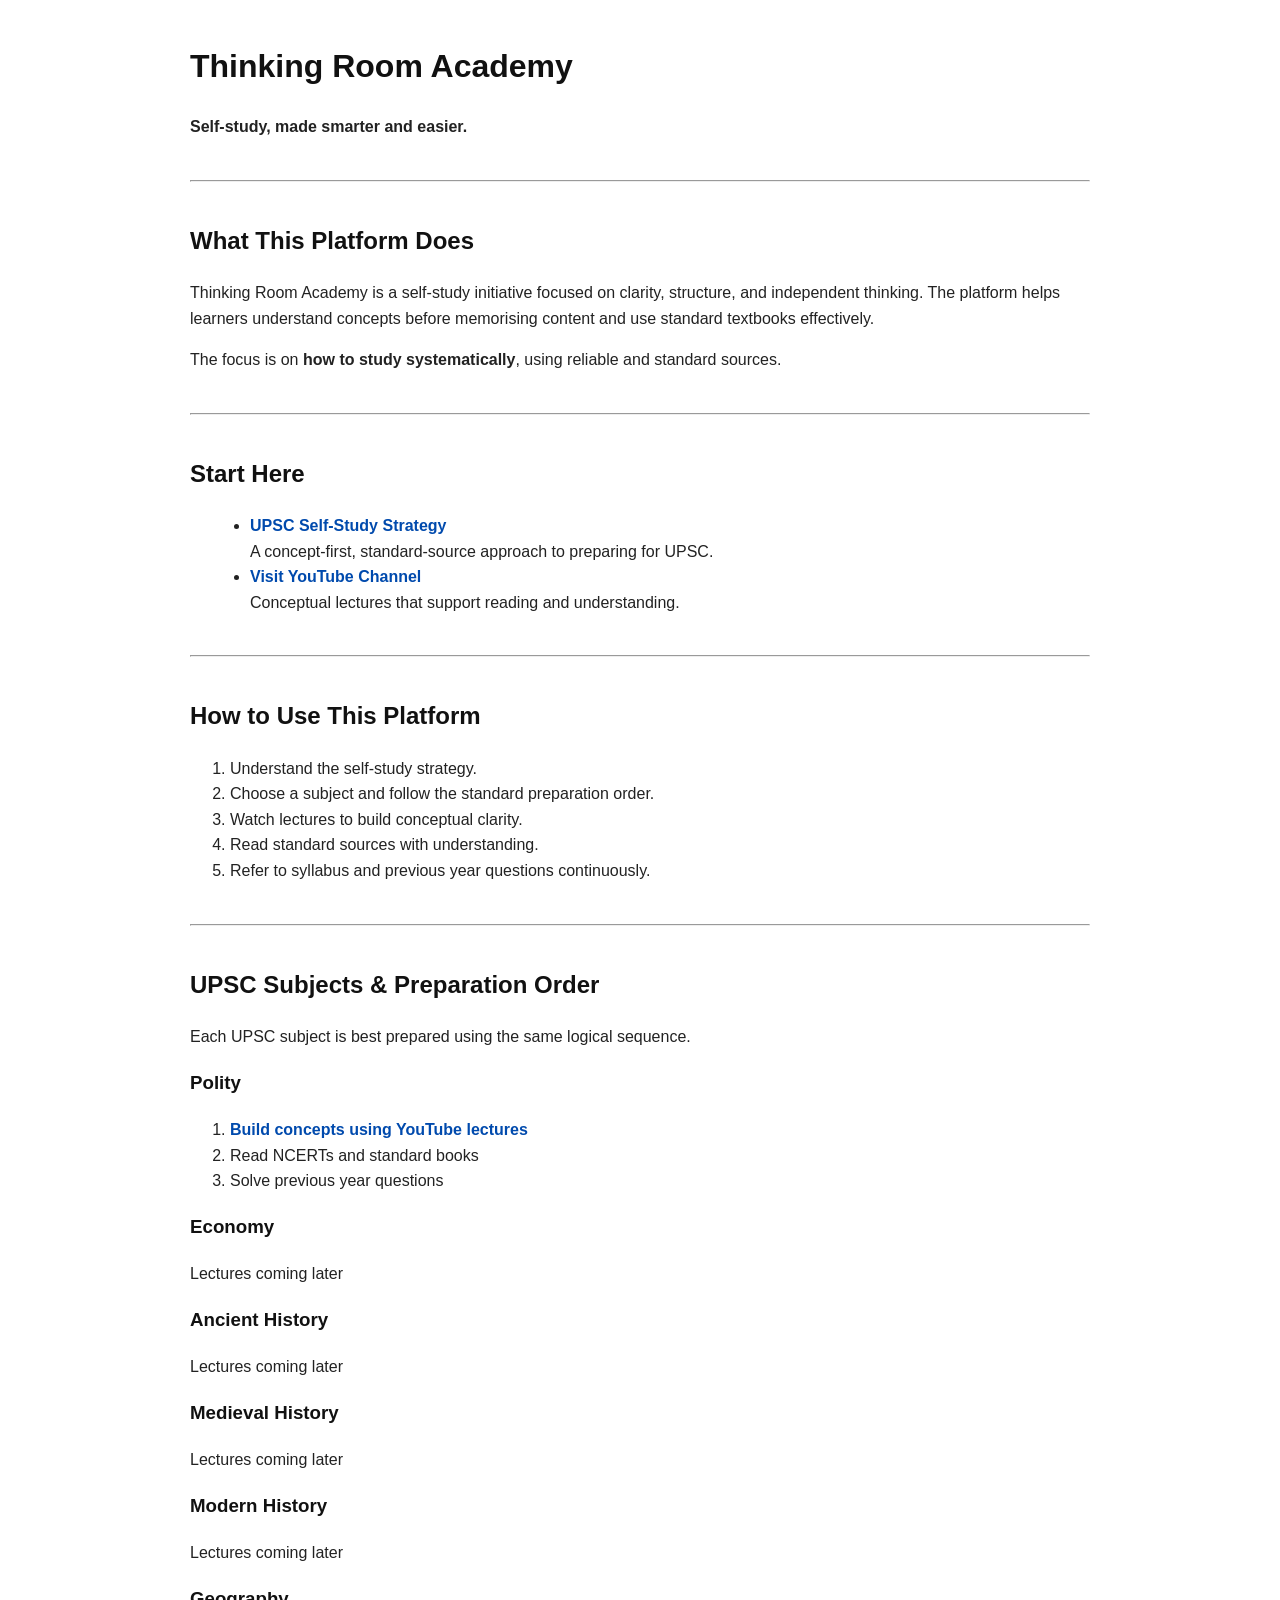
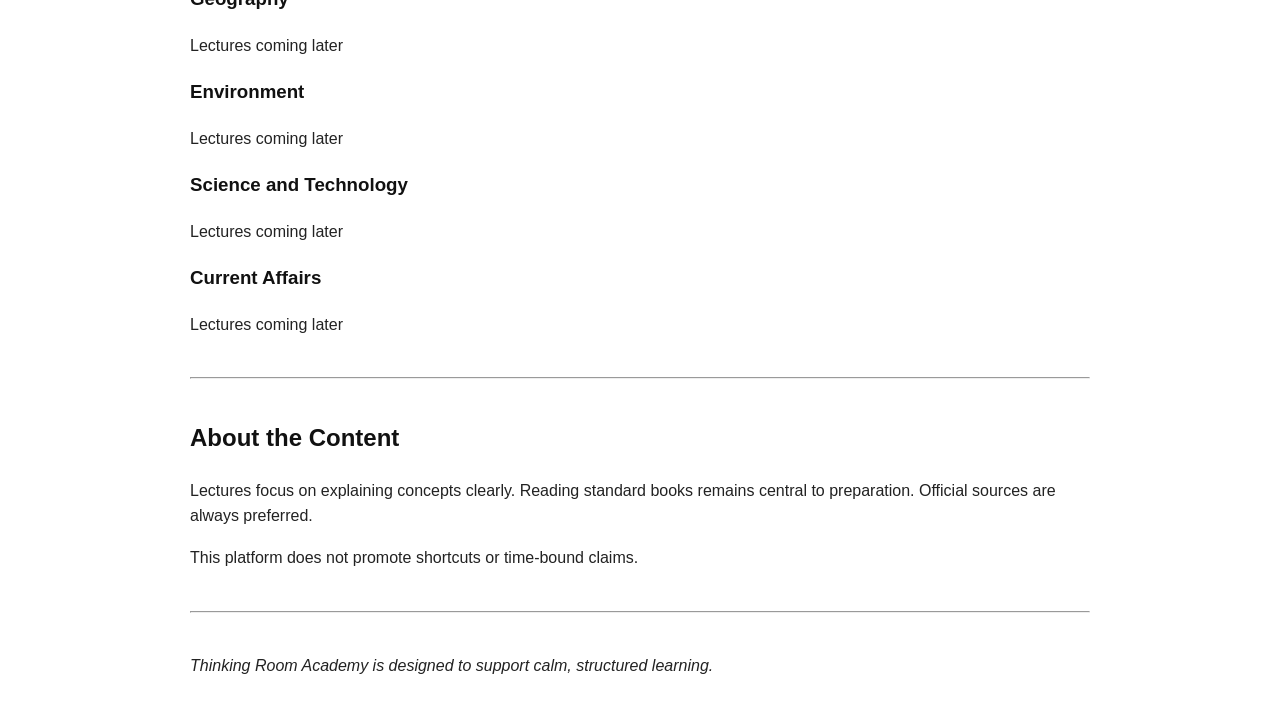
==== index.html @ 3c260262 "Update index.html" ====
<!DOCTYPE html>
<html lang="en">
<head>
  <meta charset="UTF-8">
  <title>Thinking Room Academy | Self-study made smarter and easier</title>
  <meta name="viewport" content="width=device-width, initial-scale=1.0">
  <meta name="description" content="Thinking Room Academy helps UPSC aspirants follow a clear, concept-first self-study strategy using standard sources.">
  <style>
    body {
      font-family: Arial, sans-serif;
      max-width: 900px;
      margin: auto;
      padding: 20px;
      line-height: 1.6;
      color: #222;
    }
    h1, h2, h3 {
      color: #111;
    }
    a {
      color: #004aad;
      text-decoration: none;
    }
    ul {
      margin-left: 20px;
    }
    hr {
      margin: 40px 0;
    }
  </style>
</head>

<body>

<h1>Thinking Room Academy</h1>
<p><strong>Self-study, made smarter and easier.</strong></p>

<hr>

<h2>What This Platform Does</h2>
<p>
Thinking Room Academy is a self-study initiative focused on clarity, structure,
and independent thinking. The platform helps learners understand concepts before
memorising content and use standard textbooks effectively.
</p>

<p>
The focus is on <strong>how to study systematically</strong>, using reliable and
standard sources.
</p>

<hr>

<h2>Start Here</h2>
<ul>
  <li>
    <strong>
      <a href="upsc-self-study-strategy.html">
        UPSC Self-Study Strategy
      </a>
    </strong><br>
    A concept-first, standard-source approach to preparing for UPSC.
  </li>
  <li>
    <strong>
      <a href="https://youtube.com/@thinking_gen" target="_blank">
        Visit YouTube Channel
      </a>
    </strong><br>
    Conceptual lectures that support reading and understanding.
  </li>
</ul>

<hr>

<h2>How to Use This Platform</h2>
<ol>
  <li>Understand the self-study strategy.</li>
  <li>Choose a subject and follow the standard preparation order.</li>
  <li>Watch lectures to build conceptual clarity.</li>
  <li>Read standard sources with understanding.</li>
  <li>Refer to syllabus and previous year questions continuously.</li>
</ol>

<hr>

<h2>UPSC Subjects & Preparation Order</h2>
<p>
Each UPSC subject is best prepared using the same logical sequence.
</p>

<h3>Polity</h3>
<ol>
  <li>
    <strong>
      <a href="https://youtube.com/@thinking_gen" target="_blank">
        Build concepts using YouTube lectures
      </a>
    </strong>
  </li>
  <li>Read NCERTs and standard books</li>
  <li>Solve previous year questions</li>
</ol>

<h3>Economy</h3>
<p>Lectures coming later</p>

<h3>Ancient History</h3>
<p>Lectures coming later</p>

<h3>Medieval History</h3>
<p>Lectures coming later</p>

<h3>Modern History</h3>
<p>Lectures coming later</p>

<h3>Geography</h3>
<p>Lectures coming later</p>

<h3>Environment</h3>
<p>Lectures coming later</p>

<h3>Science and Technology</h3>
<p>Lectures coming later</p>

<h3>Current Affairs</h3>
<p>Lectures coming later</p>

<hr>

<h2>About the Content</h2>
<p>
Lectures focus on explaining concepts clearly. Reading standard books remains
central to preparation. Official sources are always preferred.
</p>

<p>
This platform does not promote shortcuts or time-bound claims.
</p>

<hr>

<p><em>Thinking Room Academy is designed to support calm, structured learning.</em></p>

</body>
</html>
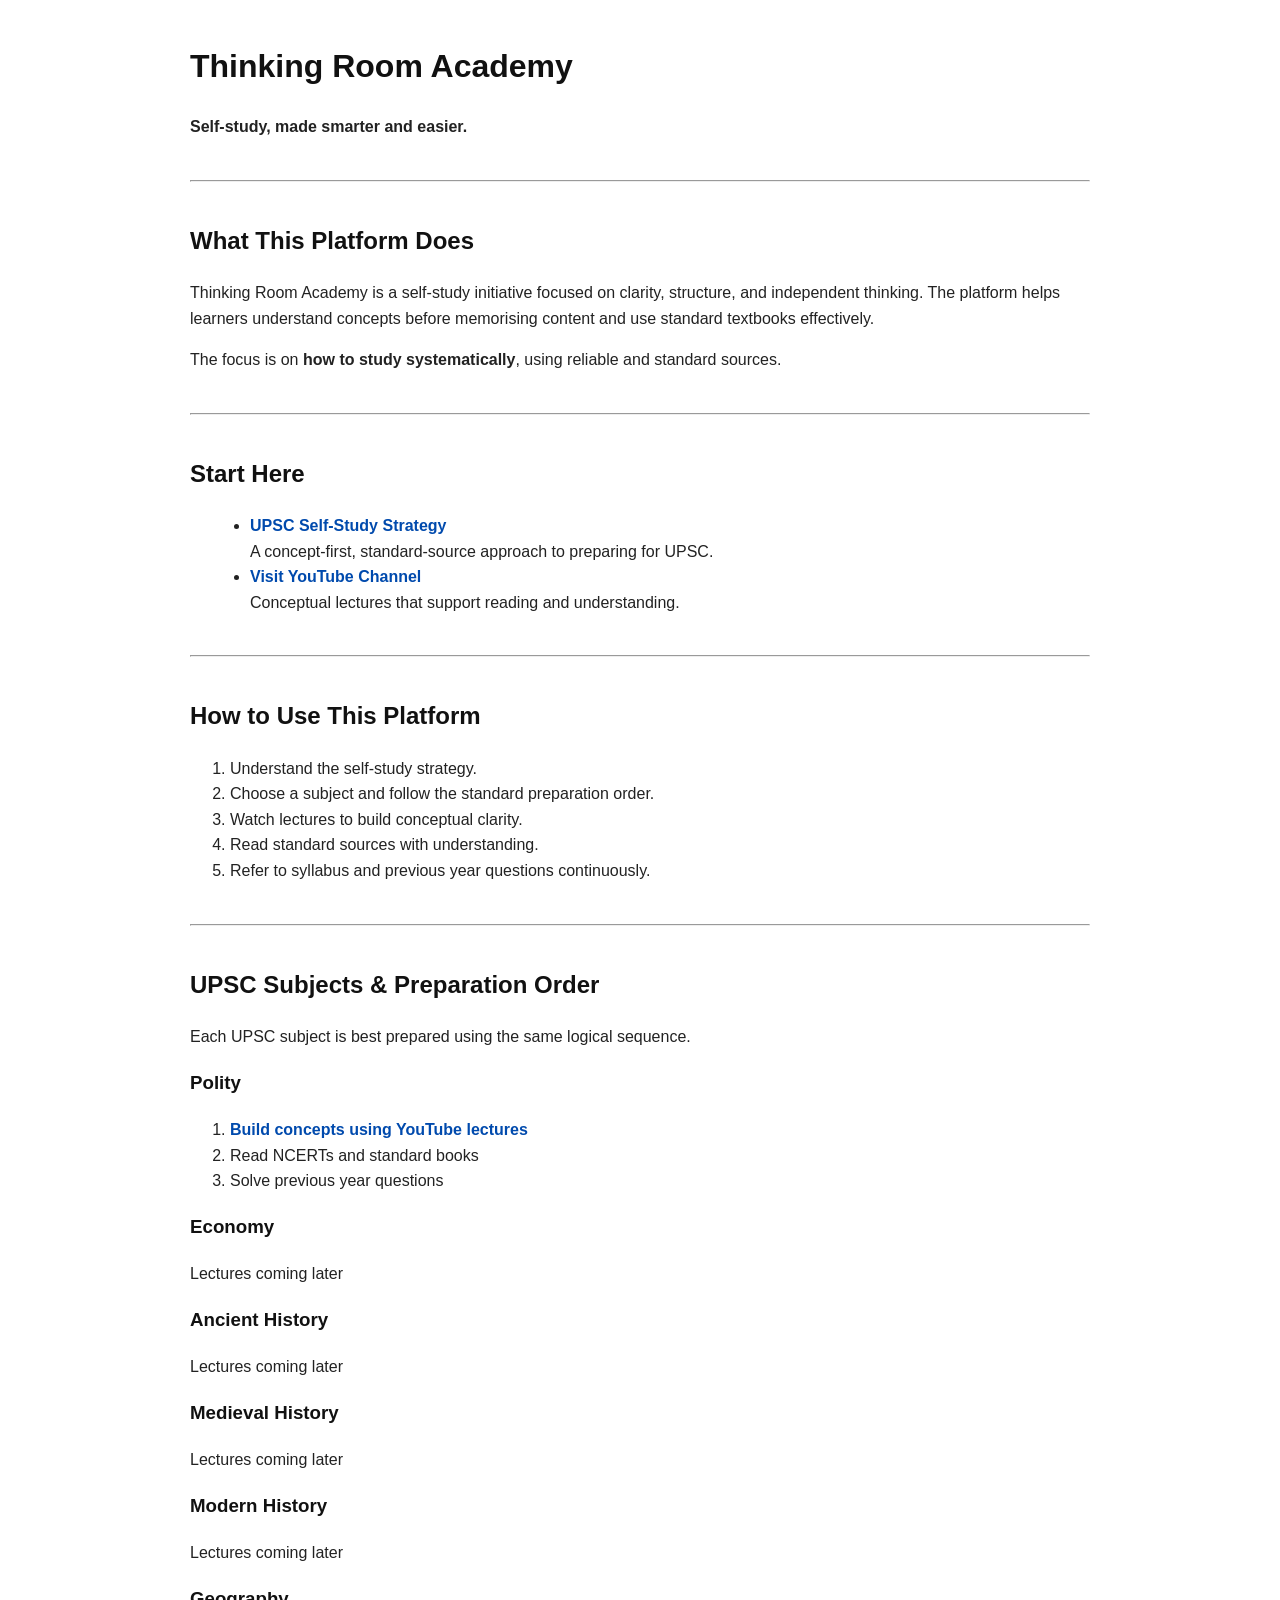
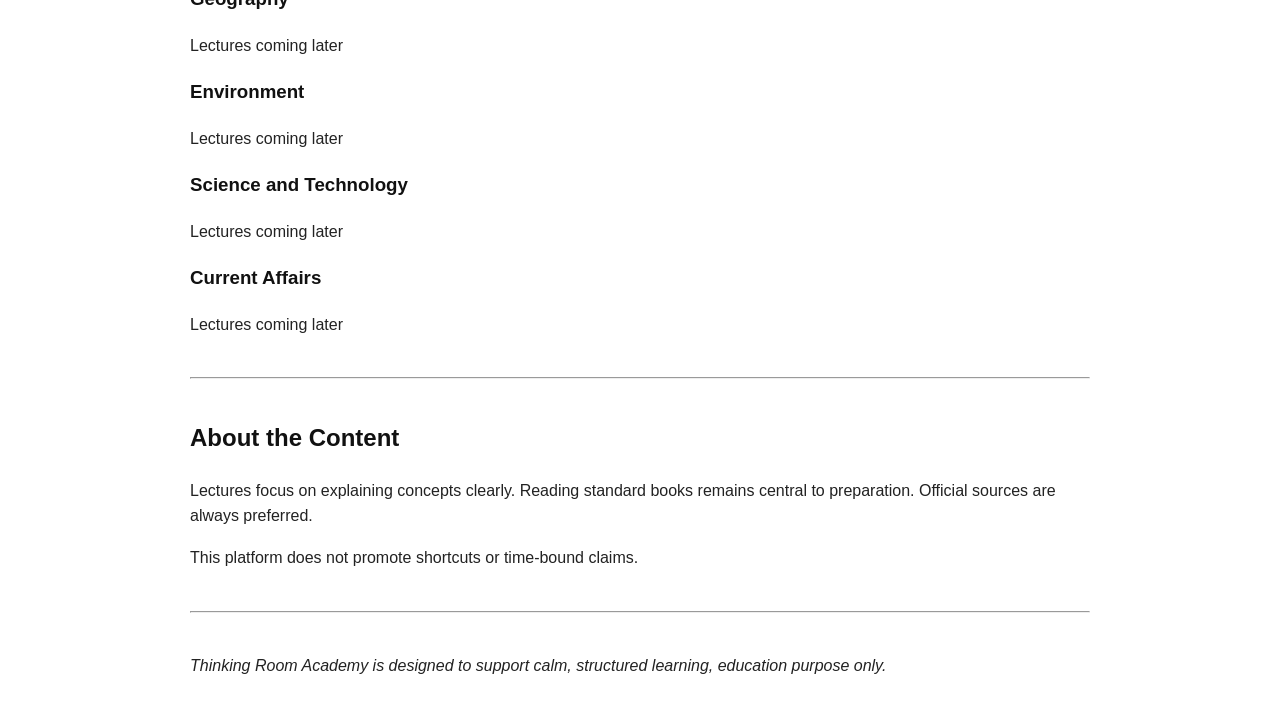
==== commit d8c2d481: "Update description of Thinking Room Academy" ====
--- a/index.html
+++ b/index.html
@@ -140,7 +140,7 @@
 
 <hr>
 
-<p><em>Thinking Room Academy is designed to support calm, structured learning.</em></p>
+<p><em>Thinking Room Academy is designed to support calm, structured learning, education purpose only.</em></p>
 
 </body>
 </html>
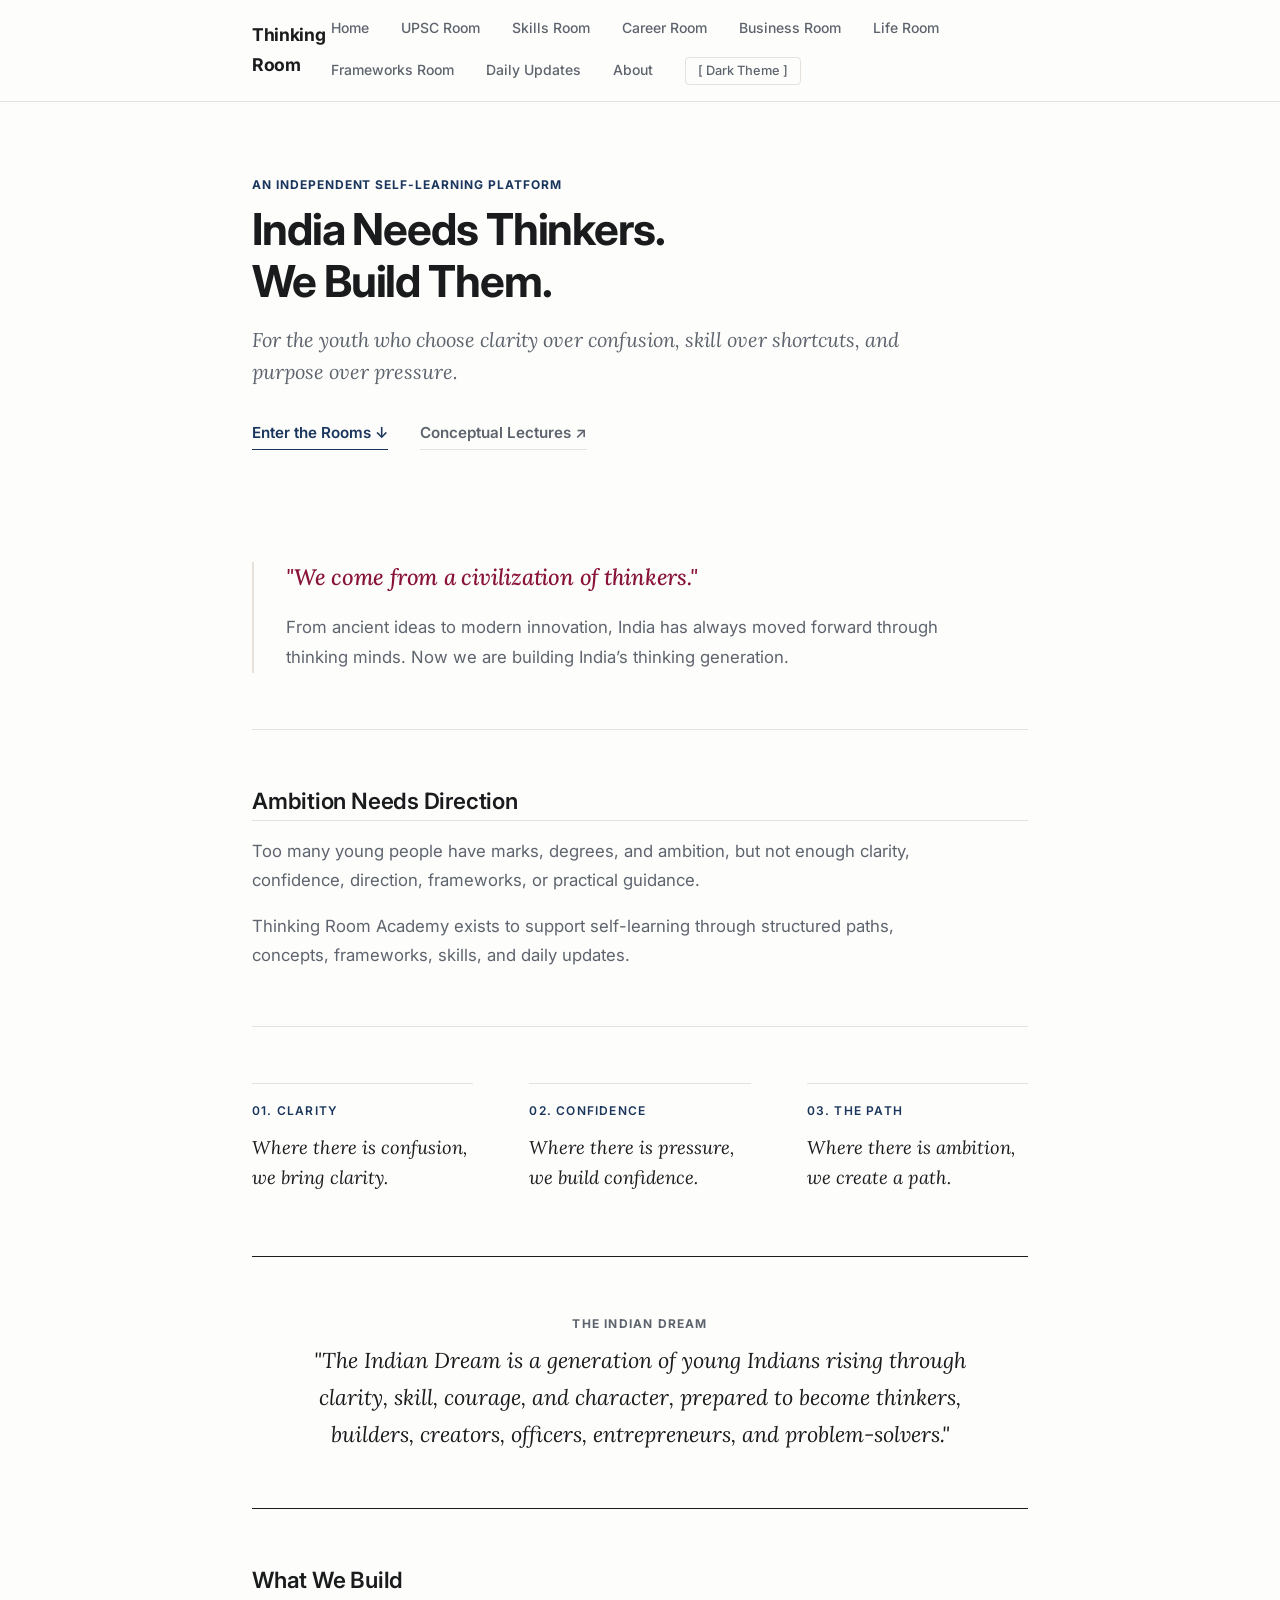
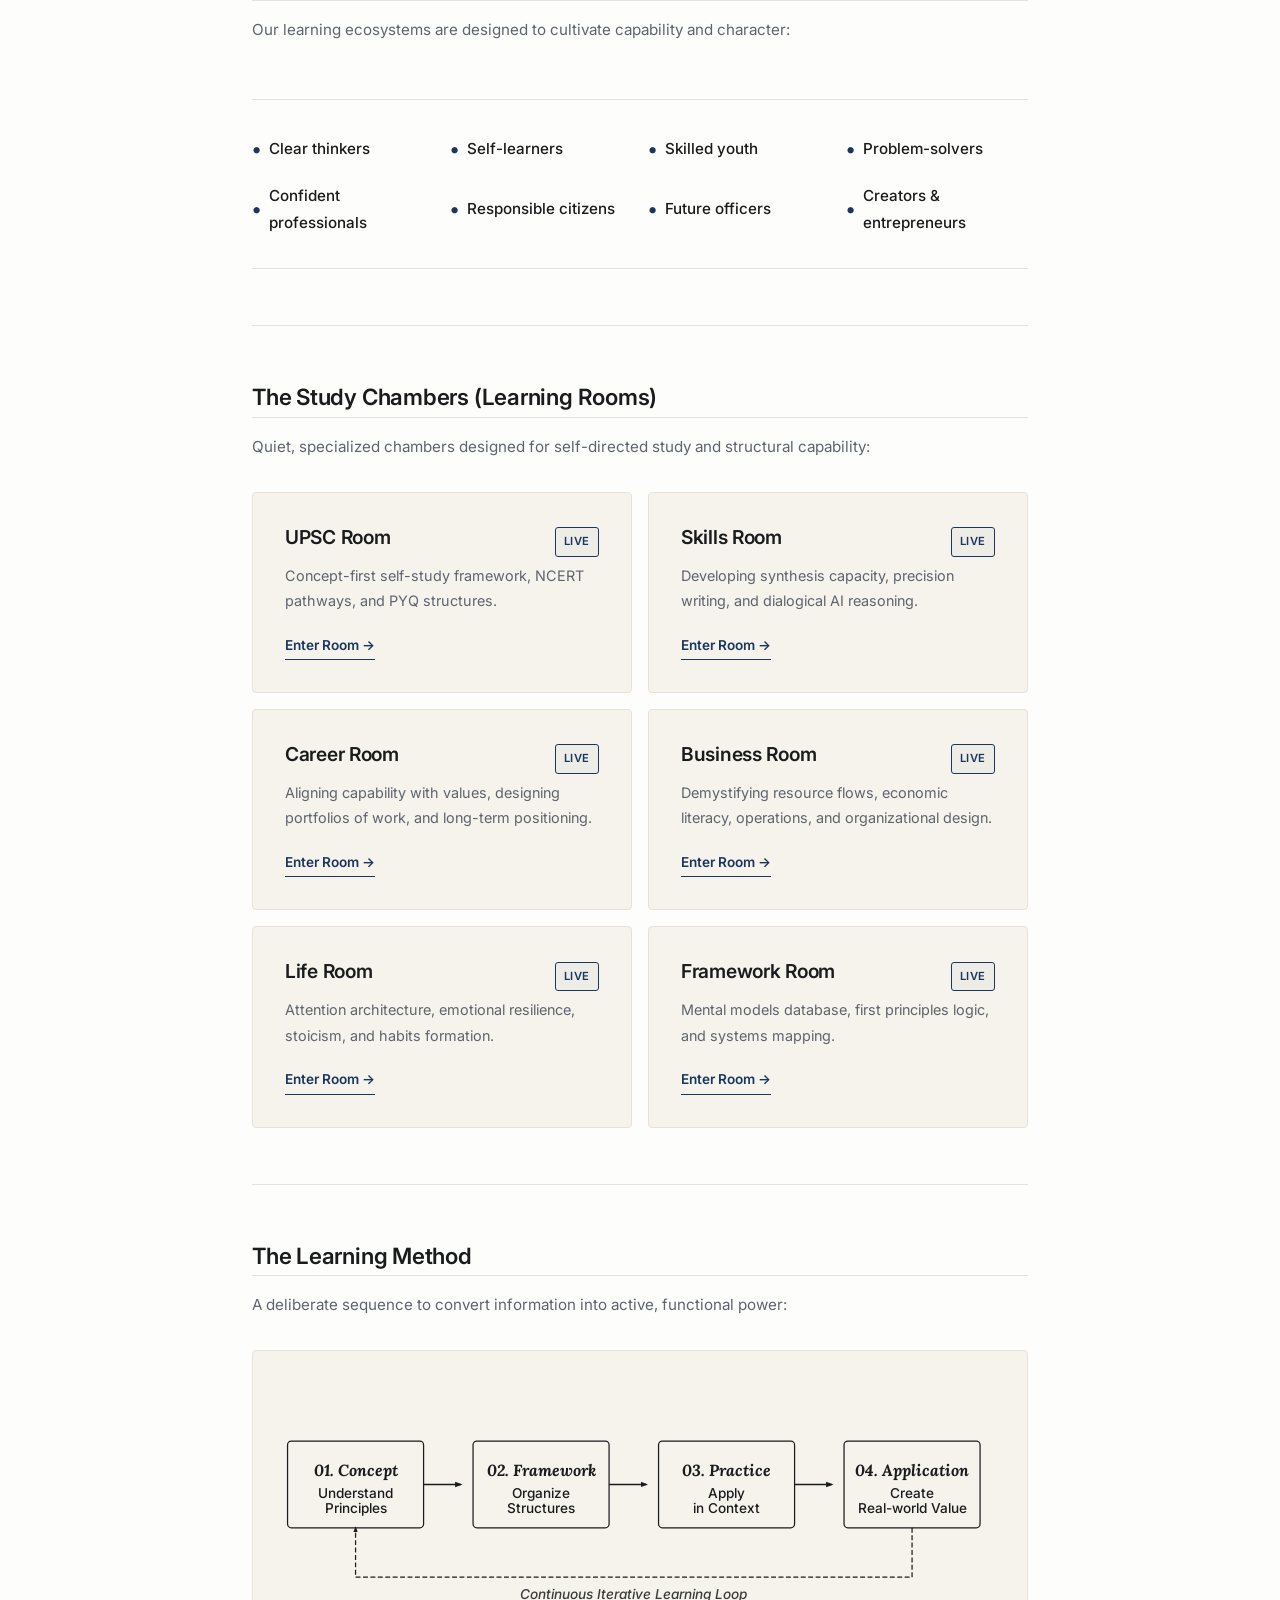
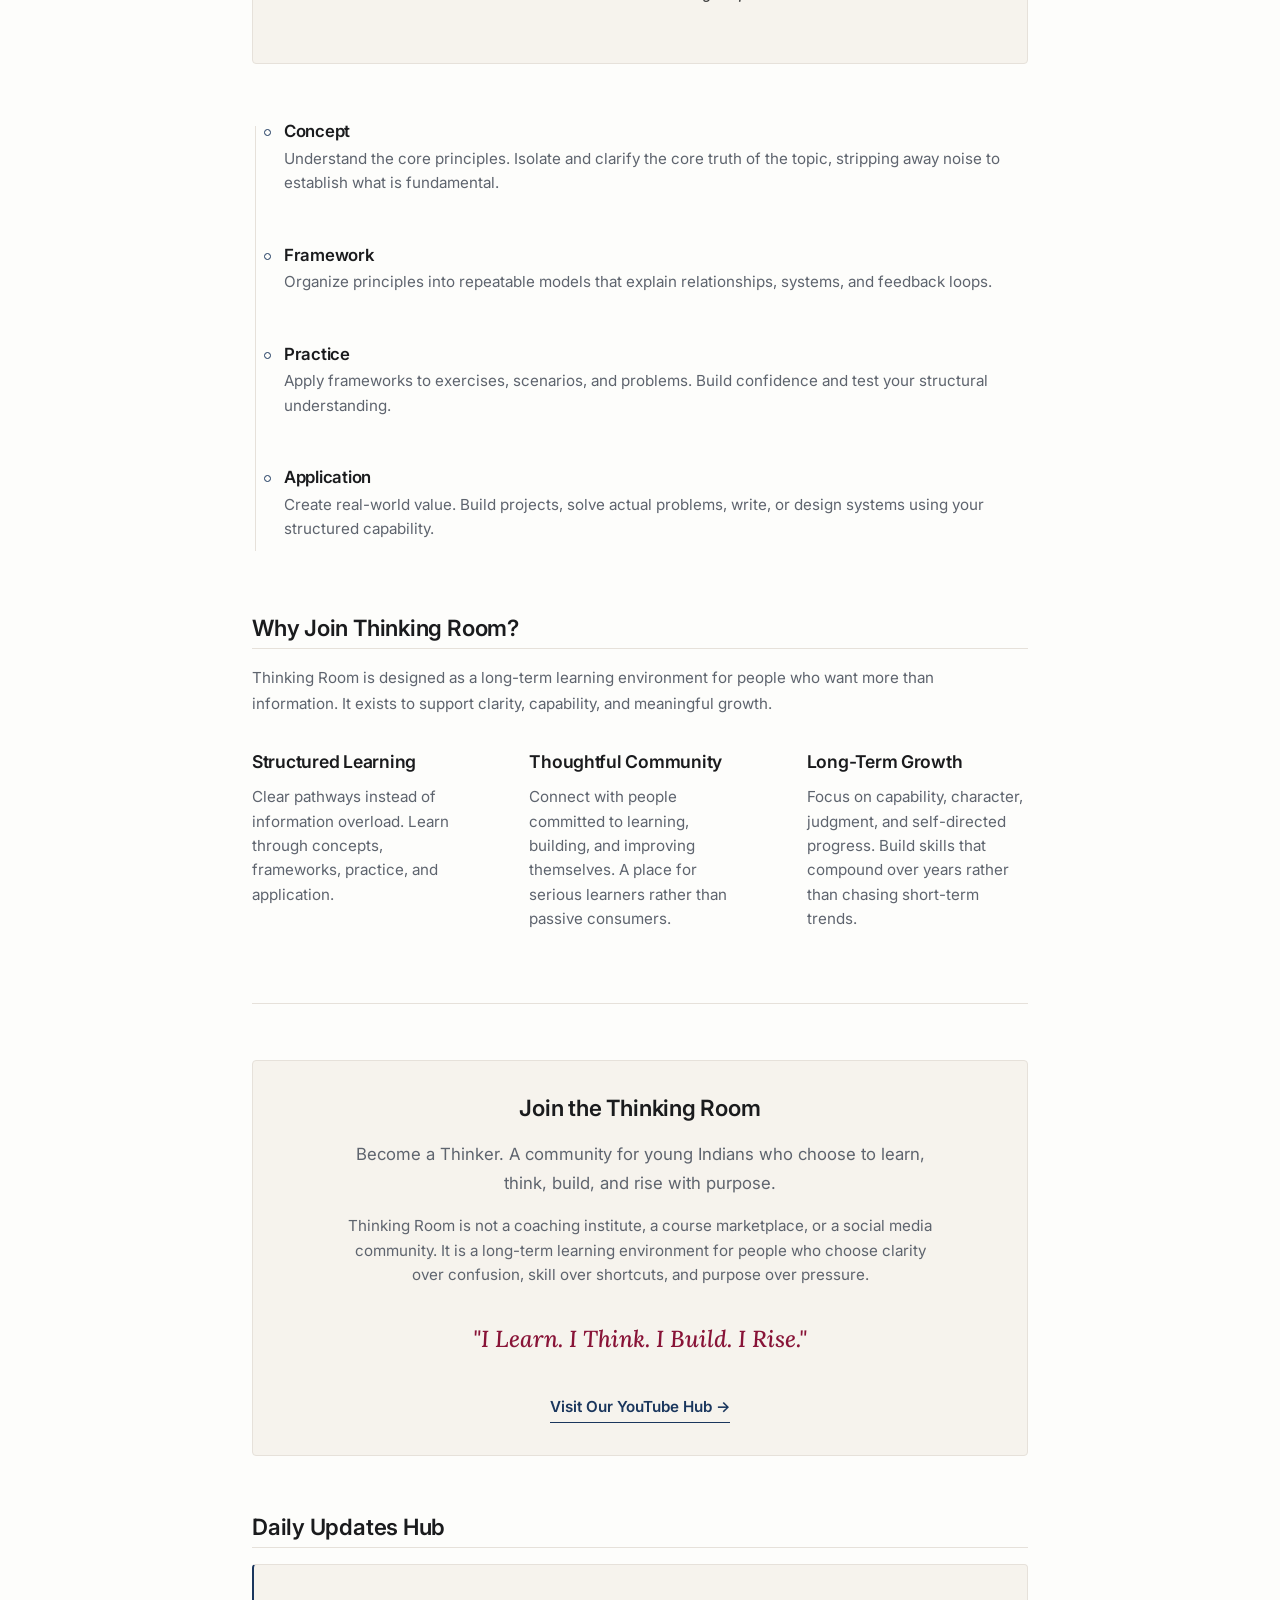
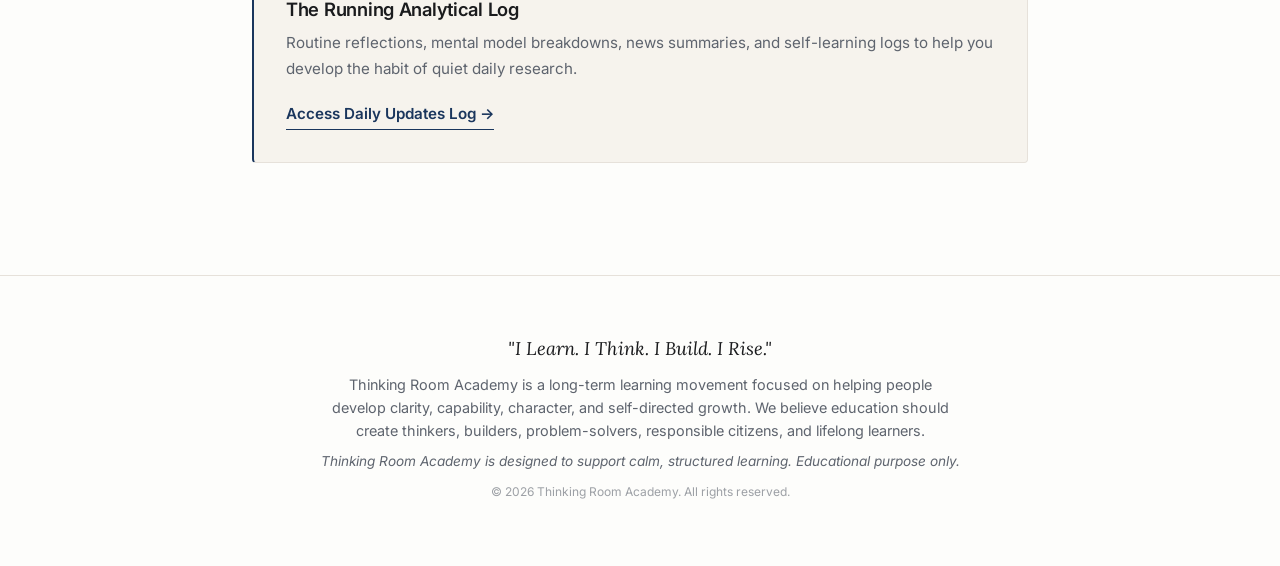
==== commit 6fddb9c9: "feat: simplify layout, unify navigation, and implement centralized community database forms" ====
--- a/index.html
+++ b/index.html
@@ -2,145 +2,363 @@
 <html lang="en">
 <head>
   <meta charset="UTF-8">
-  <title>Thinking Room Academy | Self-study made smarter and easier</title>
+  <title>Thinking Room Academy | India Needs Thinkers. We Build Them.</title>
+  <link rel="canonical" href="https://thinkingroomacademy.com/">
   <meta name="viewport" content="width=device-width, initial-scale=1.0">
-  <meta name="description" content="Thinking Room Academy helps UPSC aspirants follow a clear, concept-first self-study strategy using standard sources.">
-  <style>
-    body {
-      font-family: Arial, sans-serif;
-      max-width: 900px;
-      margin: auto;
-      padding: 20px;
-      line-height: 1.6;
-      color: #222;
-    }
-    h1, h2, h3 {
-      color: #111;
-    }
-    a {
-      color: #004aad;
-      text-decoration: none;
-    }
-    ul {
-      margin-left: 20px;
-    }
-    hr {
-      margin: 40px 0;
-    }
-  </style>
+  <meta name="description" content="An independent platform for calm intellectual depth, structured study, and conceptual mastery. Resisting shortcuts, clickbait formats, and passive memorization.">
+  
+  <!-- CSS Stylesheets -->
+  <link rel="stylesheet" href="css/variables.css">
+  <link rel="stylesheet" href="css/base.css">
+  <link rel="stylesheet" href="css/components.css">
+  
+  <!-- Render-blocking Theme Init -->
+  <script src="js/theme.js"></script>
+
+  <!-- Structured Schema Data for SEO -->
+  <script type="application/ld+json">
+  {
+    "@context": "https://schema.org",
+    "@type": "WebSite",
+    "name": "Thinking Room Academy",
+    "url": "https://thinkingroomacademy.com/",
+    "description": "An independent platform for calm intellectual depth, structured study, and conceptual mastery for Indian youth."
+  }
+  </script>
 </head>
-
 <body>
 
-<h1>Thinking Room Academy</h1>
-<p><strong>Self-study, made smarter and easier.</strong></p>
-
-<hr>
-
-<h2>What This Platform Does</h2>
-<p>
-Thinking Room Academy is a self-study initiative focused on clarity, structure,
-and independent thinking. The platform helps learners understand concepts before
-memorising content and use standard textbooks effectively.
-</p>
-
-<p>
-The focus is on <strong>how to study systematically</strong>, using reliable and
-standard sources.
-</p>
-
-<hr>
-
-<h2>Start Here</h2>
-<ul>
-  <li>
-    <strong>
-      <a href="upsc-self-study-strategy.html">
-        UPSC Self-Study Strategy
-      </a>
-    </strong><br>
-    A concept-first, standard-source approach to preparing for UPSC.
-  </li>
-  <li>
-    <strong>
-      <a href="https://youtube.com/@thinking_gen" target="_blank">
-        Visit YouTube Channel
-      </a>
-    </strong><br>
-    Conceptual lectures that support reading and understanding.
-  </li>
-</ul>
-
-<hr>
-
-<h2>How to Use This Platform</h2>
-<ol>
-  <li>Understand the self-study strategy.</li>
-  <li>Choose a subject and follow the standard preparation order.</li>
-  <li>Watch lectures to build conceptual clarity.</li>
-  <li>Read standard sources with understanding.</li>
-  <li>Refer to syllabus and previous year questions continuously.</li>
-</ol>
-
-<hr>
-
-<h2>UPSC Subjects & Preparation Order</h2>
-<p>
-Each UPSC subject is best prepared using the same logical sequence.
-</p>
-
-<h3>Polity</h3>
-<ol>
-  <li>
-    <strong>
-      <a href="https://youtube.com/@thinking_gen" target="_blank">
-        Build concepts using YouTube lectures
-      </a>
-    </strong>
-  </li>
-  <li>Read NCERTs and standard books</li>
-  <li>Solve previous year questions</li>
-</ol>
-
-<h3>Economy</h3>
-<p>Lectures coming later</p>
-
-<h3>Ancient History</h3>
-<p>Lectures coming later</p>
-
-<h3>Medieval History</h3>
-<p>Lectures coming later</p>
-
-<h3>Modern History</h3>
-<p>Lectures coming later</p>
-
-<h3>Geography</h3>
-<p>Lectures coming later</p>
-
-<h3>Environment</h3>
-<p>Lectures coming later</p>
-
-<h3>Science and Technology</h3>
-<p>Lectures coming later</p>
-
-<h3>Current Affairs</h3>
-<p>Lectures coming later</p>
-
-<hr>
-
-<h2>About the Content</h2>
-<p>
-Lectures focus on explaining concepts clearly. Reading standard books remains
-central to preparation. Official sources are always preferred.
-</p>
-
-<p>
-This platform does not promote shortcuts or time-bound claims.
-</p>
-
-<hr>
-
-<p><em>Thinking Room Academy is designed to support calm, structured learning, education purpose only.</em></p>
+  <!-- Global Header Nav -->
+  <header class="site-header">
+    <div class="container header-container">
+      <a href="index.html" class="brand-logo">Thinking Room</a>
+      <nav class="nav-actions" aria-label="Main Navigation">
+        <a href="index.html" class="nav-link" id="nav-home">Home</a>
+        <a href="upsc-self-study-strategy.html" class="nav-link" id="nav-upsc">UPSC Room</a>
+        <a href="rooms/skills.html" class="nav-link" id="nav-skills">Skills Room</a>
+        <a href="rooms/career.html" class="nav-link" id="nav-career">Career Room</a>
+        <a href="rooms/business.html" class="nav-link" id="nav-business">Business Room</a>
+        <a href="rooms/life.html" class="nav-link" id="nav-life">Life Room</a>
+        <a href="rooms/frameworks.html" class="nav-link" id="nav-frameworks">Frameworks Room</a>
+        <a href="updates/daily-log.html" class="nav-link" id="nav-daily-updates">Daily Updates</a>
+        <a href="index.html#legacy" class="nav-link" id="nav-about">About</a>
+        <button id="theme-toggle-btn" class="theme-toggle">[ Theme ]</button>
+      </nav>
+    </div>
+  </header>
+
+  <!-- Main Grid Page -->
+  <main class="container">
+
+    <!-- SECTION 1 — HERO / BELIEF -->
+    <section class="hero-preface" aria-labelledby="hero-title" style="padding-top: var(--spacing-md);">
+      <span style="font-family: var(--font-sans); font-size: 0.75rem; font-weight: 700; text-transform: uppercase; letter-spacing: 0.08em; color: var(--accent-color); display: block; margin-bottom: var(--spacing-sm);">
+        An Independent Self-Learning Platform
+      </span>
+      <h1 id="hero-title" style="font-size: 2.75rem; font-weight: 700; letter-spacing: -0.025em; line-height: 1.2; margin-bottom: var(--spacing-md);">India Needs Thinkers.<br>We Build Them.</h1>
+      <p class="serif-highlight" style="font-size: 1.25rem; color: var(--text-muted); max-width: 680px; margin-bottom: var(--spacing-lg);">
+        For the youth who choose clarity over confusion, skill over shortcuts, and purpose over pressure.
+      </p>
+      <div class="cta-group">
+        <a href="#learning-rooms" class="cta-link">Enter the Rooms ↓</a>
+        <a href="https://youtube.com/@thinking_gen" target="_blank" class="cta-link secondary">Conceptual Lectures ↗</a>
+      </div>
+    </section>
+
+
+
+    <!-- SECTION 2 — LEGACY -->
+    <section id="legacy" class="story-block" style="border-left: 2px solid var(--border-color); padding-left: var(--spacing-lg);">
+      <h2 style="font-family: var(--font-serif); font-size: 1.4rem; font-weight: 500; font-style: italic; letter-spacing: -0.01em; color: var(--accent-secondary); margin-bottom: var(--spacing-xs); border-bottom: none; padding-bottom: 0; margin-top: 0;">
+        "We come from a civilization of thinkers."
+      </h2>
+      <p style="font-size: 1.05rem; line-height: 1.8; color: var(--text-muted);">
+        From ancient ideas to modern innovation, India has always moved forward through thinking minds. 
+        Now we are building India’s thinking generation.
+      </p>
+    </section>
+
+    <hr>
+
+    <!-- SECTION 3 — CHALLENGE -->
+    <section id="challenge">
+      <h2>Ambition Needs Direction</h2>
+      <div style="max-width: 720px; margin-top: var(--spacing-md);">
+        <p style="font-size: 1.05rem; line-height: 1.75; color: var(--text-muted);">
+          Too many young people have marks, degrees, and ambition, but not enough clarity, confidence, direction, frameworks, or practical guidance. 
+        </p>
+        <p style="font-size: 1.05rem; line-height: 1.75; color: var(--text-muted); margin-top: var(--spacing-sm);">
+          Thinking Room Academy exists to support self-learning through structured paths, concepts, frameworks, skills, and daily updates.
+        </p>
+      </div>
+    </section>
+
+    <hr>
+
+    <!-- SECTION 4 — PROMISE -->
+    <section id="promise">
+      <div class="pillars-grid" style="margin: var(--spacing-lg) 0;">
+        <div class="pillar-card" style="border-top: 1px solid var(--border-color); padding-top: var(--spacing-md);">
+          <span style="font-family: var(--font-sans); font-size: 0.75rem; font-weight: 600; text-transform: uppercase; letter-spacing: 0.1em; color: var(--accent-color);">01. Clarity</span>
+          <p class="serif-quote" style="margin: var(--spacing-sm) 0; border: none; padding: 0; font-size: 1.15rem; color: var(--text-primary);">
+            Where there is confusion, we bring clarity.
+          </p>
+        </div>
+        <div class="pillar-card" style="border-top: 1px solid var(--border-color); padding-top: var(--spacing-md);">
+          <span style="font-family: var(--font-sans); font-size: 0.75rem; font-weight: 600; text-transform: uppercase; letter-spacing: 0.1em; color: var(--accent-color);">02. Confidence</span>
+          <p class="serif-quote" style="margin: var(--spacing-sm) 0; border: none; padding: 0; font-size: 1.15rem; color: var(--text-primary);">
+            Where there is pressure, we build confidence.
+          </p>
+        </div>
+        <div class="pillar-card" style="border-top: 1px solid var(--border-color); padding-top: var(--spacing-md);">
+          <span style="font-family: var(--font-sans); font-size: 0.75rem; font-weight: 600; text-transform: uppercase; letter-spacing: 0.1em; color: var(--accent-color);">03. The Path</span>
+          <p class="serif-quote" style="margin: var(--spacing-sm) 0; border: none; padding: 0; font-size: 1.15rem; color: var(--text-primary);">
+            Where there is ambition, we create a path.
+          </p>
+        </div>
+      </div>
+    </section>
+
+    <!-- SECTION 5 — THE INDIAN DREAM -->
+    <section id="indian-dream" class="manifesto-banner">
+      <div style="max-width: 720px; margin: 0 auto; text-align: center;">
+        <span style="font-family: var(--font-sans); font-size: 0.75rem; font-weight: 700; text-transform: uppercase; letter-spacing: 0.1em; color: var(--text-muted); display: block; margin-bottom: var(--spacing-sm);">
+          The Indian Dream
+        </span>
+        <p class="serif-highlight" style="font-size: 1.35rem; line-height: 1.7; font-style: italic; color: var(--text-primary); margin-bottom: 0;">
+          "The Indian Dream is a generation of young Indians rising through clarity, skill, courage, and character, 
+          prepared to become thinkers, builders, creators, officers, entrepreneurs, and problem-solvers."
+        </p>
+      </div>
+    </section>
+
+    <!-- SECTION 6 — WHAT WE BUILD -->
+    <section id="what-we-build">
+      <h2>What We Build</h2>
+      <p style="color: var(--text-muted); font-size: 0.95rem; margin-bottom: var(--spacing-md);">
+        Our learning ecosystems are designed to cultivate capability and character:
+      </p>
+      <div class="outcomes-grid">
+        <div class="outcome-item">Clear thinkers</div>
+        <div class="outcome-item">Self-learners</div>
+        <div class="outcome-item">Skilled youth</div>
+        <div class="outcome-item">Problem-solvers</div>
+        <div class="outcome-item">Confident professionals</div>
+        <div class="outcome-item">Responsible citizens</div>
+        <div class="outcome-item">Future officers</div>
+        <div class="outcome-item">Creators &amp; entrepreneurs</div>
+      </div>
+    </section>
+
+    <hr>
+
+    <!-- SECTION 7 — LEARNING ROOMS -->
+    <section id="learning-rooms">
+      <h2>The Study Chambers (Learning Rooms)</h2>
+      <p style="color: var(--text-muted); font-size: 0.95rem; margin-bottom: var(--spacing-lg);">
+        Quiet, specialized chambers designed for self-directed study and structural capability:
+      </p>
+      <div class="catalog-grid">
+        <!-- UPSC Room -->
+        <div class="subject-block" id="card-room-upsc">
+          <div class="subject-header">
+            <h3 class="subject-title">UPSC Room</h3>
+            <span class="subject-badge live">Live</span>
+          </div>
+          <p class="subject-meta">Concept-first self-study framework, NCERT pathways, and PYQ structures.</p>
+          <a href="upsc-self-study-strategy.html" class="cta-link" id="link-room-upsc" style="font-size: 0.85rem;">Enter Room →</a>
+        </div>
+        <!-- Skills Room -->
+        <div class="subject-block" id="card-room-skills">
+          <div class="subject-header">
+            <h3 class="subject-title">Skills Room</h3>
+            <span class="subject-badge live">Live</span>
+          </div>
+          <p class="subject-meta">Developing synthesis capacity, precision writing, and dialogical AI reasoning.</p>
+          <a href="rooms/skills.html" class="cta-link" id="link-room-skills" style="font-size: 0.85rem;">Enter Room →</a>
+        </div>
+        <!-- Career Room -->
+        <div class="subject-block" id="card-room-career">
+          <div class="subject-header">
+            <h3 class="subject-title">Career Room</h3>
+            <span class="subject-badge live">Live</span>
+          </div>
+          <p class="subject-meta">Aligning capability with values, designing portfolios of work, and long-term positioning.</p>
+          <a href="rooms/career.html" class="cta-link" id="link-room-career" style="font-size: 0.85rem;">Enter Room →</a>
+        </div>
+        <!-- Business Room -->
+        <div class="subject-block" id="card-room-business">
+          <div class="subject-header">
+            <h3 class="subject-title">Business Room</h3>
+            <span class="subject-badge live">Live</span>
+          </div>
+          <p class="subject-meta">Demystifying resource flows, economic literacy, operations, and organizational design.</p>
+          <a href="rooms/business.html" class="cta-link" id="link-room-business" style="font-size: 0.85rem;">Enter Room →</a>
+        </div>
+        <!-- Life Room -->
+        <div class="subject-block" id="card-room-life">
+          <div class="subject-header">
+            <h3 class="subject-title">Life Room</h3>
+            <span class="subject-badge live">Live</span>
+          </div>
+          <p class="subject-meta">Attention architecture, emotional resilience, stoicism, and habits formation.</p>
+          <a href="rooms/life.html" class="cta-link" id="link-room-life" style="font-size: 0.85rem;">Enter Room →</a>
+        </div>
+        <!-- Framework Room -->
+        <div class="subject-block" id="card-room-frameworks">
+          <div class="subject-header">
+            <h3 class="subject-title">Framework Room</h3>
+            <span class="subject-badge live">Live</span>
+          </div>
+          <p class="subject-meta">Mental models database, first principles logic, and systems mapping.</p>
+          <a href="rooms/frameworks.html" class="cta-link" id="link-room-frameworks" style="font-size: 0.85rem;">Enter Room →</a>
+        </div>
+      </div>
+    </section>
+
+    <hr>
+
+    <!-- SECTION 8 — LEARNING METHOD -->
+    <section id="method">
+      <h2>The Learning Method</h2>
+      <p style="color: var(--text-muted); font-size: 0.95rem; margin-bottom: var(--spacing-lg);">
+        A deliberate sequence to convert information into active, functional power:
+      </p>
+      
+      <!-- Inline SVG loop block -->
+      <div style="margin: var(--spacing-lg) 0; max-width: 100%; border: 1px solid var(--border-color); padding: var(--spacing-md); border-radius: 4px; background-color: var(--bg-secondary);">
+        <svg xmlns="http://www.w3.org/2000/svg" viewBox="0 0 600 220" width="100%" height="auto">
+          <style>
+            .node-text { font-family: 'Inter', -apple-system, sans-serif; font-size: 11px; font-weight: 500; fill: currentColor; }
+            .node-title { font-family: 'Lora', Georgia, serif; font-size: 13px; font-weight: bold; fill: currentColor; font-style: italic; }
+            .line-flow { stroke: currentColor; stroke-width: 1; fill: none; stroke-dasharray: 4 2; }
+            .line-solid { stroke: currentColor; stroke-width: 1.25; fill: none; }
+            .node-box { stroke: currentColor; stroke-width: 1; fill: none; }
+            .marker-arrow { fill: currentColor; }
+          </style>
+          <defs>
+            <marker id="arrow" viewBox="0 0 10 10" refX="6" refY="5" markerWidth="6" markerHeight="6" orient="auto-start-reverse">
+              <path d="M 0 2 L 8 5 L 0 8 z" class="marker-arrow" />
+            </marker>
+          </defs>
+          <g transform="translate(15, 60)">
+            <rect x="0" y="0" width="110" height="70" rx="3" class="node-box" />
+            <text x="55" y="28" text-anchor="middle" class="node-title">01. Concept</text>
+            <text x="55" y="46" text-anchor="middle" class="node-text">Understand</text>
+            <text x="55" y="58" text-anchor="middle" class="node-text">Principles</text>
+          </g>
+          <line x1="125" y1="95" x2="155" y2="95" class="line-solid" marker-end="url(#arrow)" />
+          <g transform="translate(165, 60)">
+            <rect x="0" y="0" width="110" height="70" rx="3" class="node-box" />
+            <text x="55" y="28" text-anchor="middle" class="node-title">02. Framework</text>
+            <text x="55" y="46" text-anchor="middle" class="node-text">Organize</text>
+            <text x="55" y="58" text-anchor="middle" class="node-text">Structures</text>
+          </g>
+          <line x1="275" y1="95" x2="305" y2="95" class="line-solid" marker-end="url(#arrow)" />
+          <g transform="translate(315, 60)">
+            <rect x="0" y="0" width="110" height="70" rx="3" class="node-box" />
+            <text x="55" y="28" text-anchor="middle" class="node-title">03. Practice</text>
+            <text x="55" y="46" text-anchor="middle" class="node-text">Apply</text>
+            <text x="55" y="58" text-anchor="middle" class="node-text">in Context</text>
+          </g>
+          <line x1="425" y1="95" x2="455" y2="95" class="line-solid" marker-end="url(#arrow)" />
+          <g transform="translate(465, 60)">
+            <rect x="0" y="0" width="110" height="70" rx="3" class="node-box" />
+            <text x="55" y="28" text-anchor="middle" class="node-title">04. Application</text>
+            <text x="55" y="46" text-anchor="middle" class="node-text">Create</text>
+            <text x="55" y="58" text-anchor="middle" class="node-text">Real-world Value</text>
+          </g>
+          <path d="M 520 130 L 520 170 L 70 170 L 70 130" class="line-flow" marker-end="url(#arrow)" />
+          <text x="295" y="188" text-anchor="middle" class="node-text" style="font-style: italic; opacity: 0.85;">Continuous Iterative Learning Loop</text>
+        </svg>
+      </div>
+
+      <div class="roadmap-timeline">
+        <div class="timeline-step">
+          <h3 class="timeline-title">Concept</h3>
+          <p class="timeline-text">Understand the core principles. Isolate and clarify the core truth of the topic, stripping away noise to establish what is fundamental.</p>
+        </div>
+        <div class="timeline-step">
+          <h3 class="timeline-title">Framework</h3>
+          <p class="timeline-text">Organize principles into repeatable models that explain relationships, systems, and feedback loops.</p>
+        </div>
+        <div class="timeline-step">
+          <h3 class="timeline-title">Practice</h3>
+          <p class="timeline-text">Apply frameworks to exercises, scenarios, and problems. Build confidence and test your structural understanding.</p>
+        </div>
+        <div class="timeline-step">
+          <h3 class="timeline-title">Application</h3>
+          <p class="timeline-text">Create real-world value. Build projects, solve actual problems, write, or design systems using your structured capability.</p>
+        </div>
+      </div>
+    </section>
+
+    <!-- WHY JOIN THINKING ROOM? -->
+    <section id="why-join">
+      <h2>Why Join Thinking Room?</h2>
+      <p style="color: var(--text-muted); font-size: 0.95rem; margin-bottom: var(--spacing-lg); max-width: 720px;">
+        Thinking Room is designed as a long-term learning environment for people who want more than information. It exists to support clarity, capability, and meaningful growth.
+      </p>
+      <div class="pillars-grid" style="margin: var(--spacing-lg) 0;">
+        <div class="pillar-card">
+          <h3>Structured Learning</h3>
+          <p>Clear pathways instead of information overload. Learn through concepts, frameworks, practice, and application.</p>
+        </div>
+        <div class="pillar-card">
+          <h3>Thoughtful Community</h3>
+          <p>Connect with people committed to learning, building, and improving themselves. A place for serious learners rather than passive consumers.</p>
+        </div>
+        <div class="pillar-card">
+          <h3>Long-Term Growth</h3>
+          <p>Focus on capability, character, judgment, and self-directed progress. Build skills that compound over years rather than chasing short-term trends.</p>
+        </div>
+      </div>
+    </section>
+
+    <hr>
+
+    <!-- SECTION 9 — COMMUNITY -->
+    <section id="community" style="background-color: var(--bg-secondary); padding: var(--spacing-lg); border-radius: 4px; border: 1px solid var(--border-color); margin: var(--spacing-xl) 0; text-align: center;">
+      <h2 style="margin-top: 0; border-bottom: none; padding-bottom: 0;">Join the Thinking Room</h2>
+      <p style="font-size: 1.05rem; color: var(--text-muted); max-width: 600px; margin: var(--spacing-sm) auto var(--spacing-md) auto;">
+        Become a Thinker. A community for young Indians who choose to learn, think, build, and rise with purpose.
+      </p>
+      <p style="font-size: 0.95rem; color: var(--text-muted); max-width: 600px; margin: var(--spacing-sm) auto var(--spacing-md) auto; line-height: 1.6;">
+        Thinking Room is not a coaching institute, a course marketplace, or a social media community. It is a long-term learning environment for people who choose clarity over confusion, skill over shortcuts, and purpose over pressure.
+      </p>
+      <div style="font-family: var(--font-serif); font-size: 1.45rem; font-style: italic; font-weight: 500; color: var(--accent-secondary); margin: var(--spacing-lg) 0;">
+        "I Learn. I Think. I Build. I Rise."
+      </div>
+      <a href="https://youtube.com/@thinking_gen" target="_blank" class="cta-link">Visit Our YouTube Hub →</a>
+    </section>
+
+    <!-- SECTION 10 — DAILY UPDATES HUB -->
+    <section id="updates">
+      <h2>Daily Updates Hub</h2>
+      <div class="subject-block" style="border-left: 2px solid var(--accent-color); margin-top: var(--spacing-md);">
+        <h3 style="margin-top: 0; font-size: 1.15rem; font-weight: 600; color: var(--text-primary);">The Running Analytical Log</h3>
+        <p style="font-size: 0.95rem; color: var(--text-muted); margin-bottom: var(--spacing-md);">
+          Routine reflections, mental model breakdowns, news summaries, and self-learning logs to help you develop the habit of quiet daily research.
+        </p>
+        <a href="updates/daily-log.html" class="cta-link">Access Daily Updates Log →</a>
+      </div>
+    </section>
+
+  </main>
+
+  <!-- Global Footer -->
+  <footer class="site-footer">
+    <div class="container">
+      <p style="font-family: var(--font-serif); font-size: 1.15rem; font-style: italic; color: var(--text-primary); margin-bottom: var(--spacing-sm);">
+        "I Learn. I Think. I Build. I Rise."
+      </p>
+      <p style="font-size: 0.9rem; color: var(--text-muted); max-width: 640px; margin: 0 auto var(--spacing-sm) auto; line-height: 1.6;">
+        Thinking Room Academy is a long-term learning movement focused on helping people develop clarity, capability, character, and self-directed growth. We believe education should create thinkers, builders, problem-solvers, responsible citizens, and lifelong learners.
+      </p>
+      <p style="font-size: 0.85rem; color: var(--text-muted); margin-top: var(--spacing-sm);"><em>Thinking Room Academy is designed to support calm, structured learning. Educational purpose only.</em></p>
+      <p style="opacity: 0.6; font-size: 0.75rem; margin-top: var(--spacing-xs);">© 2026 Thinking Room Academy. All rights reserved.</p>
+    </div>
+  </footer>
 
 </body>
 </html>
--- a/css/variables.css
+++ b/css/variables.css
@@ -0,0 +1,41 @@
+/* Design Tokens & Theme Variables */
+:root {
+  /* Typography */
+  --font-serif: 'Lora', Georgia, 'Times New Roman', serif;
+  --font-sans: 'Inter', -apple-system, BlinkMacSystemFont, "Segoe UI", Roboto, Helvetica, Arial, sans-serif;
+
+  /* Spacing Scale */
+  --spacing-xs: 0.25rem;
+  --spacing-sm: 0.5rem;
+  --spacing-md: 1rem;
+  --spacing-lg: 2rem;
+  --spacing-xl: 3.5rem;
+  --spacing-xxl: 7rem;
+
+  /* Layout Boundaries */
+  --max-width: 840px;
+
+  /* Light Theme - Warm Academic Paper */
+  --bg-primary: #fdfdfb;
+  --bg-secondary: #f6f3ed;
+  --text-primary: #1a1b1d;
+  --text-muted: #5e646e;
+  --accent-color: #1a365d;        /* Oxford Blue */
+  --accent-secondary: #881337;  /* Deep Burgundy */
+  --border-color: #e6e1da;
+  --border-hover: #1a1b1d;
+  
+  --transition-smooth: 0.25s cubic-bezier(0.4, 0, 0.2, 1);
+}
+
+[data-theme="dark"] {
+  /* Dark Theme - Archival Carbon */
+  --bg-primary: #111215;
+  --bg-secondary: #17181c;
+  --text-primary: #eaf0f6;
+  --text-muted: #8d95a2;
+  --accent-color: #e2b13c;        /* Archival Sand Gold */
+  --accent-secondary: #fbbf24;  /* Muted Gold Accent */
+  --border-color: #272930;
+  --border-hover: #eaf0f6;
+}
--- a/css/base.css
+++ b/css/base.css
@@ -0,0 +1,119 @@
+/* Global Resets & Base Typographic Layout */
+@import url('https://fonts.googleapis.com/css2?family=Inter:wght@300;400;500;600;700&family=Lora:ital,wght@0,400;0,500;1,400&display=swap');
+
+*, *::before, *::after {
+  box-sizing: border-box;
+  margin: 0;
+  padding: 0;
+}
+
+html {
+  scroll-behavior: smooth;
+  font-size: 16px;
+}
+
+body {
+  font-family: var(--font-sans);
+  background-color: var(--bg-primary);
+  color: var(--text-primary);
+  line-height: 1.75;
+  text-rendering: optimizeLegibility;
+  -webkit-font-smoothing: antialiased;
+  -moz-osx-font-smoothing: grayscale;
+  transition: background-color var(--transition-smooth), color var(--transition-smooth), border-color var(--transition-smooth);
+  padding: 0; /* Handled by header/footer padding in components */
+}
+
+/* Central Responsive Reading Container */
+.container {
+  max-width: var(--max-width);
+  margin: 0 auto;
+  padding: 0 var(--spacing-lg);
+}
+
+/* Typography Defaults - Modern Digital Clarity */
+h1, h2, h3, h4 {
+  font-family: var(--font-sans);
+  color: var(--text-primary);
+  font-weight: 600;
+  line-height: 1.35;
+  letter-spacing: -0.015em;
+}
+
+h1 {
+  font-size: 2.25rem;
+  font-weight: 700;
+  margin-bottom: var(--spacing-sm);
+  color: var(--text-primary);
+}
+
+h2 {
+  font-size: 1.4rem;
+  font-weight: 600;
+  margin-top: var(--spacing-xl);
+  margin-bottom: var(--spacing-md);
+  border-bottom: 1px solid var(--border-color);
+  padding-bottom: var(--spacing-xs);
+  letter-spacing: -0.01em;
+}
+
+h3 {
+  font-size: 1.15rem;
+  font-weight: 600;
+  margin-top: var(--spacing-lg);
+  margin-bottom: var(--spacing-sm);
+}
+
+p {
+  margin-bottom: var(--spacing-md);
+  color: var(--text-primary);
+}
+
+/* Selective Serif Highlights for Academic Warmth */
+.serif-highlight {
+  font-family: var(--font-serif);
+  font-size: 1.3rem;
+  font-style: italic;
+  font-weight: 400;
+  color: var(--text-primary);
+  line-height: 1.6;
+  margin-bottom: var(--spacing-md);
+}
+
+.serif-quote {
+  font-family: var(--font-serif);
+  font-size: 1.125rem;
+  font-style: italic;
+  color: var(--text-muted);
+  border-left: 2px solid var(--accent-color);
+  padding-left: var(--spacing-md);
+  margin: var(--spacing-lg) 0;
+  line-height: 1.65;
+}
+
+strong {
+  font-weight: 600;
+}
+
+/* Horizontal Rules as clean spacing breaks */
+hr {
+  border: 0;
+  border-top: 1px solid var(--border-color);
+  margin: var(--spacing-xl) 0;
+}
+
+/* Media Queries for Typography */
+@media (max-width: 600px) {
+  html {
+    font-size: 15px;
+  }
+  h1 {
+    font-size: 1.85rem;
+  }
+  h2 {
+    font-size: 1.25rem;
+  }
+  .serif-highlight {
+    font-size: 1.15rem;
+  }
+}
--- a/css/components.css
+++ b/css/components.css
@@ -0,0 +1,624 @@
+/* Structural Components & Layout Sections */
+
+/* Global Navigation Header */
+.site-header {
+  border-bottom: 1px solid var(--border-color);
+  padding: var(--spacing-md) 0;
+  margin-bottom: var(--spacing-xl);
+}
+
+.header-container {
+  display: flex;
+  justify-content: space-between;
+  align-items: center;
+}
+
+.brand-logo {
+  font-family: var(--font-sans);
+  font-weight: 700;
+  font-size: 1.1rem;
+  letter-spacing: -0.02em;
+  color: var(--text-primary);
+  text-decoration: none;
+  transition: opacity var(--transition-smooth);
+}
+
+.brand-logo:hover {
+  opacity: 0.8;
+}
+
+.nav-actions {
+  display: flex;
+  align-items: center;
+  flex-wrap: wrap;
+  gap: var(--spacing-md) var(--spacing-lg);
+}
+
+.nav-link {
+  font-family: var(--font-sans);
+  font-size: 0.875rem;
+  font-weight: 500;
+  color: var(--text-muted);
+  text-decoration: none;
+  transition: color var(--transition-smooth);
+}
+
+.nav-link:hover {
+  color: var(--text-primary);
+}
+
+.theme-toggle {
+  background: none;
+  border: 1px solid var(--border-color);
+  color: var(--text-muted);
+  padding: 0.35rem 0.75rem;
+  font-family: var(--font-sans);
+  font-size: 0.8rem;
+  font-weight: 500;
+  cursor: pointer;
+  border-radius: 4px;
+  transition: all var(--transition-smooth);
+}
+
+.theme-toggle:hover {
+  color: var(--text-primary);
+  border-color: var(--border-hover);
+}
+
+/* Hero Preface Section */
+.hero-preface {
+  padding: var(--spacing-lg) 0 var(--spacing-xl) 0;
+}
+
+.hero-subtitle {
+  color: var(--text-muted);
+  font-size: 1.1rem;
+  margin-bottom: var(--spacing-lg);
+  max-width: 680px;
+}
+
+.cta-group {
+  display: flex;
+  flex-wrap: wrap;
+  gap: var(--spacing-md) var(--spacing-lg);
+  margin-top: var(--spacing-lg);
+}
+
+/* Call to Actions (Academic style links) */
+.cta-link {
+  font-family: var(--font-sans);
+  font-size: 0.95rem;
+  font-weight: 600;
+  color: var(--accent-color);
+  text-decoration: none;
+  border-bottom: 1.5px solid var(--accent-color);
+  padding-bottom: 2px;
+  display: inline-flex;
+  align-items: center;
+  gap: 0.25rem;
+  transition: all var(--transition-smooth);
+}
+
+.cta-link:hover {
+  color: var(--accent-secondary);
+  border-bottom-color: var(--accent-secondary);
+}
+
+.cta-link.secondary {
+  color: var(--text-muted);
+  border-bottom-color: var(--border-color);
+}
+
+.cta-link.secondary:hover {
+  color: var(--text-primary);
+  border-bottom-color: var(--border-hover);
+}
+
+/* Core Pillars Grid */
+.pillars-grid {
+  display: grid;
+  grid-template-columns: repeat(3, 1fr);
+  gap: var(--spacing-xl);
+  margin: var(--spacing-xl) 0;
+}
+
+.pillar-card {
+  display: flex;
+  flex-direction: column;
+  gap: var(--spacing-xs);
+}
+
+.pillar-card h3 {
+  font-size: 1.1rem;
+  font-weight: 600;
+  margin-top: 0;
+}
+
+.pillar-card p {
+  font-size: 0.95rem;
+  color: var(--text-muted);
+  line-height: 1.6;
+}
+
+/* Subject Catalog Grid */
+.catalog-grid {
+  display: grid;
+  grid-template-columns: repeat(2, 1fr);
+  gap: var(--spacing-md);
+  margin-top: var(--spacing-lg);
+}
+
+@media (max-width: 600px) {
+  .catalog-grid {
+    grid-template-columns: 1fr;
+  }
+}
+
+.subject-block {
+  border: 1px solid var(--border-color);
+  border-radius: 4px;
+  background-color: var(--bg-secondary);
+  padding: var(--spacing-lg);
+  transition: border-color var(--transition-smooth);
+}
+
+.subject-block:focus-within, .subject-block:hover {
+  border-color: var(--border-hover);
+}
+
+.subject-header {
+  display: flex;
+  justify-content: space-between;
+  align-items: center;
+  margin-bottom: var(--spacing-xs);
+  flex-wrap: wrap;
+  gap: var(--spacing-sm);
+}
+
+.subject-title {
+  font-size: 1.2rem;
+  font-weight: 600;
+  margin-top: 0;
+}
+
+.subject-badge {
+  font-family: var(--font-sans);
+  font-size: 0.7rem;
+  font-weight: 600;
+  text-transform: uppercase;
+  letter-spacing: 0.05em;
+  padding: 0.25rem 0.5rem;
+  border-radius: 3px;
+  border: 1px solid var(--border-color);
+}
+
+.subject-badge.live {
+  background-color: rgba(26, 54, 93, 0.04);
+  color: var(--accent-color);
+  border-color: var(--accent-color);
+}
+
+[data-theme="dark"] .subject-badge.live {
+  background-color: rgba(226, 177, 60, 0.06);
+  color: var(--accent-color);
+  border-color: var(--accent-color);
+}
+
+.subject-badge.coming {
+  color: var(--text-muted);
+  border-color: var(--border-color);
+  opacity: 0.85;
+}
+
+.subject-meta {
+  font-size: 0.9rem;
+  color: var(--text-muted);
+  margin-bottom: var(--spacing-md);
+}
+
+/* Native Disclosure Accordion styling */
+.academic-disclosure {
+  border-top: 1px solid var(--border-color);
+  margin-top: var(--spacing-md);
+  padding-top: var(--spacing-sm);
+}
+
+.academic-disclosure summary {
+  font-family: var(--font-sans);
+  font-size: 0.875rem;
+  font-weight: 600;
+  color: var(--accent-color);
+  cursor: pointer;
+  user-select: none;
+  list-style: none;
+  display: flex;
+  align-items: center;
+  gap: 0.35rem;
+  width: max-content;
+}
+
+[data-theme="dark"] .academic-disclosure summary {
+  color: var(--text-primary);
+}
+
+.academic-disclosure summary::-webkit-details-marker {
+  display: none;
+}
+
+.academic-disclosure summary::before {
+  content: "[+]";
+  font-family: monospace;
+}
+
+.academic-disclosure[open] summary::before {
+  content: "[-]";
+}
+
+.academic-disclosure summary:hover {
+  text-decoration: underline;
+}
+
+.disclosure-content {
+  padding-top: var(--spacing-sm);
+  font-size: 0.9rem;
+  color: var(--text-primary);
+}
+
+.disclosure-content ol {
+  margin-left: var(--spacing-lg);
+  margin-top: var(--spacing-xs);
+  display: flex;
+  flex-direction: column;
+  gap: var(--spacing-xs);
+}
+
+/* Timeline Layout */
+.roadmap-timeline {
+  display: flex;
+  flex-direction: column;
+  gap: var(--spacing-lg);
+  position: relative;
+  padding-left: var(--spacing-lg);
+  margin: var(--spacing-xl) 0;
+}
+
+.roadmap-timeline::before {
+  content: '';
+  position: absolute;
+  left: 3px;
+  top: 6px;
+  bottom: 6px;
+  width: 1px;
+  background-color: var(--border-color);
+}
+
+.timeline-step {
+  position: relative;
+}
+
+.timeline-step::before {
+  content: '';
+  position: absolute;
+  left: -20px;
+  top: 9px;
+  width: 7px;
+  height: 7px;
+  border-radius: 50%;
+  background-color: var(--bg-primary);
+  border: 1.5px solid var(--accent-color);
+  transition: background-color var(--transition-smooth);
+}
+
+.timeline-title {
+  font-size: 1.05rem;
+  font-weight: 600;
+  margin-top: 0;
+  margin-bottom: var(--spacing-xs);
+}
+
+.timeline-text {
+  font-size: 0.95rem;
+  color: var(--text-muted);
+  line-height: 1.6;
+}
+
+/* Site Footer */
+.site-footer {
+  border-top: 1px solid var(--border-color);
+  padding: var(--spacing-xl) 0;
+  margin-top: var(--spacing-xxl);
+  text-align: center;
+}
+
+.site-footer p {
+  font-size: 0.85rem;
+  color: var(--text-muted);
+  margin-bottom: var(--spacing-sm);
+}
+
+.site-footer em {
+  font-style: italic;
+}
+
+/* ==========================================================================
+   Phase 2 Master Rebuild Stylings
+   ========================================================================== */
+
+/* Outcomes Typographic Grid */
+.outcomes-grid {
+  display: grid;
+  grid-template-columns: repeat(4, 1fr);
+  gap: var(--spacing-md);
+  margin: var(--spacing-xl) 0;
+  border-top: 1px solid var(--border-color);
+  border-bottom: 1px solid var(--border-color);
+  padding: var(--spacing-lg) 0;
+}
+
+.outcome-item {
+  font-family: var(--font-sans);
+  font-size: 0.95rem;
+  font-weight: 500;
+  color: var(--text-primary);
+  display: flex;
+  align-items: center;
+  gap: 0.5rem;
+}
+
+.outcome-item::before {
+  content: "•";
+  color: var(--accent-color);
+  font-size: 1.25rem;
+  font-weight: 700;
+}
+
+@media (max-width: 768px) {
+  .outcomes-grid {
+    grid-template-columns: repeat(2, 1fr);
+  }
+}
+
+@media (max-width: 480px) {
+  .outcomes-grid {
+    grid-template-columns: 1fr;
+  }
+}
+
+/* Narrative / Editorial Story Block */
+.story-block {
+  max-width: 720px;
+  margin: var(--spacing-xl) 0;
+  display: flex;
+  flex-direction: column;
+  gap: var(--spacing-md);
+}
+
+.story-block p {
+  font-size: 1.05rem;
+  line-height: 1.8;
+  color: var(--text-muted);
+  margin-bottom: 0;
+}
+
+.story-block p strong {
+  color: var(--text-primary);
+}
+
+/* Breadcrumbs navigation */
+.breadcrumbs {
+  font-family: var(--font-sans);
+  font-size: 0.75rem;
+  font-weight: 600;
+  text-transform: uppercase;
+  letter-spacing: 0.08em;
+  color: var(--text-muted);
+  margin-bottom: var(--spacing-md);
+  display: flex;
+  flex-wrap: wrap;
+  gap: var(--spacing-sm);
+  align-items: center;
+}
+
+.breadcrumbs a {
+  color: var(--text-muted);
+  text-decoration: none;
+  transition: color var(--transition-smooth);
+}
+
+.breadcrumbs a:hover {
+  color: var(--text-primary);
+}
+
+.breadcrumbs span.separator::after {
+  content: "/";
+  margin-left: var(--spacing-xs);
+  color: var(--border-color);
+}
+
+/* Daily Updates Log Page Elements */
+.log-list {
+  display: flex;
+  flex-direction: column;
+  gap: var(--spacing-xl);
+  margin-top: var(--spacing-xl);
+}
+
+.log-item {
+  border-bottom: 1px solid var(--border-color);
+  padding-bottom: var(--spacing-lg);
+}
+
+.log-date {
+  font-family: var(--font-sans);
+  font-size: 0.8rem;
+  font-weight: 600;
+  color: var(--accent-color);
+  text-transform: uppercase;
+  letter-spacing: 0.1em;
+  margin-bottom: var(--spacing-sm);
+}
+
+.log-title {
+  font-size: 1.3rem;
+  font-weight: 600;
+  margin-top: 0;
+  margin-bottom: var(--spacing-xs);
+}
+
+.log-content {
+  font-size: 1rem;
+  color: var(--text-muted);
+  line-height: 1.7;
+}
+
+.log-content p {
+  margin-bottom: var(--spacing-sm);
+}
+
+/* Manifesto Banner styling */
+.manifesto-banner {
+  padding: var(--spacing-xl) 0;
+  border-top: 1.5px solid var(--text-primary);
+  border-bottom: 1.5px solid var(--text-primary);
+  margin: var(--spacing-xl) 0;
+}
+
+[data-theme="dark"] .manifesto-banner {
+  border-top-color: var(--border-color);
+  border-bottom-color: var(--border-color);
+}
+
+/* ==========================================================================
+   Intent Capture Forms
+   ========================================================================== */
+.intent-section {
+  margin-top: var(--spacing-xxl);
+  padding-top: var(--spacing-xl);
+  border-top: 1px solid var(--border-color);
+  max-width: 600px;
+}
+
+.intent-title {
+  font-family: var(--font-sans);
+  font-size: 1.25rem;
+  font-weight: 600;
+  margin-bottom: var(--spacing-xs);
+  color: var(--text-primary);
+}
+
+.intent-text {
+  font-size: 0.95rem;
+  color: var(--text-muted);
+  line-height: 1.6;
+  margin-bottom: var(--spacing-md);
+}
+
+.intent-form {
+  display: flex;
+  flex-direction: column;
+  gap: var(--spacing-md);
+  margin-top: var(--spacing-md);
+}
+
+.intent-input-group {
+  display: flex;
+  flex-direction: column;
+  gap: var(--spacing-xs);
+}
+
+.intent-label {
+  font-family: var(--font-sans);
+  font-size: 0.75rem;
+  font-weight: 600;
+  color: var(--text-primary);
+  text-transform: uppercase;
+  letter-spacing: 0.05em;
+}
+
+.intent-input {
+  font-family: var(--font-sans);
+  background-color: var(--bg-secondary);
+  color: var(--text-primary);
+  border: 1px solid var(--border-color);
+  border-radius: 4px;
+  padding: 0.65rem 0.75rem;
+  font-size: 0.9rem;
+  transition: border-color var(--transition-smooth);
+}
+
+.intent-input:focus {
+  outline: none;
+  border-color: var(--border-hover);
+}
+
+.intent-textarea {
+  font-family: var(--font-sans);
+  background-color: var(--bg-secondary);
+  color: var(--text-primary);
+  border: 1px solid var(--border-color);
+  border-radius: 4px;
+  padding: 0.65rem 0.75rem;
+  font-size: 0.9rem;
+  resize: vertical;
+  min-height: 90px;
+  transition: border-color var(--transition-smooth);
+}
+
+.intent-textarea:focus {
+  outline: none;
+  border-color: var(--border-hover);
+}
+
+.intent-submit {
+  font-family: var(--font-sans);
+  font-size: 0.85rem;
+  font-weight: 600;
+  background-color: var(--text-primary);
+  color: var(--bg-primary);
+  border: 1px solid var(--text-primary);
+  padding: 0.6rem 1.25rem;
+  border-radius: 4px;
+  cursor: pointer;
+  align-self: flex-start;
+  transition: background-color var(--transition-smooth), color var(--transition-smooth), border-color var(--transition-smooth);
+}
+
+.intent-submit:hover {
+  background-color: transparent;
+  color: var(--text-primary);
+}
+
+/* Responsive Grid and Typography overrides */
+@media (max-width: 768px) {
+  .pillars-grid {
+    grid-template-columns: 1fr;
+    gap: var(--spacing-lg);
+  }
+  .site-header {
+    margin-bottom: var(--spacing-lg);
+  }
+}
+
+select.intent-input {
+  appearance: none;
+  -webkit-appearance: none;
+  background-image: url("data:image/svg+xml;charset=US-ASCII,%3Csvg%20xmlns%3D%22http%3A%2F%2Fwww.w3.org%2F2000%2Fsvg%22%20width%3D%22292.4%22%20height%3D%22292.4%22%3E%3Cpath%20fill%3D%22%235E646E%22%20d%3D%22M287%2069.4a17.6%2017.6%200%200%200-13-5.4H18.4c-5%200-9.3%201.8-12.9%205.4A17.6%2017.6%200%200%200%200%2082.2c0%205%201.8%209.3%205.4%2012.9l128%20127.9c3.6%203.6%207.8%205.4%2012.8%205.4s9.2-1.8%2012.8-5.4L287%2095c3.5-3.5%205.4-7.8%205.4-12.8%200-5-1.9-9.2-5.5-12.8z%22%2F%3E%3C%2Fsvg%3E");
+  background-repeat: no-repeat;
+  background-position: right 0.75rem top 50%;
+  background-size: 0.65rem auto;
+  padding-right: 2rem;
+}
+
+.contact-grid {
+  display: grid;
+  grid-template-columns: 1fr 1fr;
+  gap: var(--spacing-sm);
+}
+
+@media (max-width: 600px) {
+  .contact-grid {
+    grid-template-columns: 1fr;
+    gap: var(--spacing-xs);
+  }
+}
+
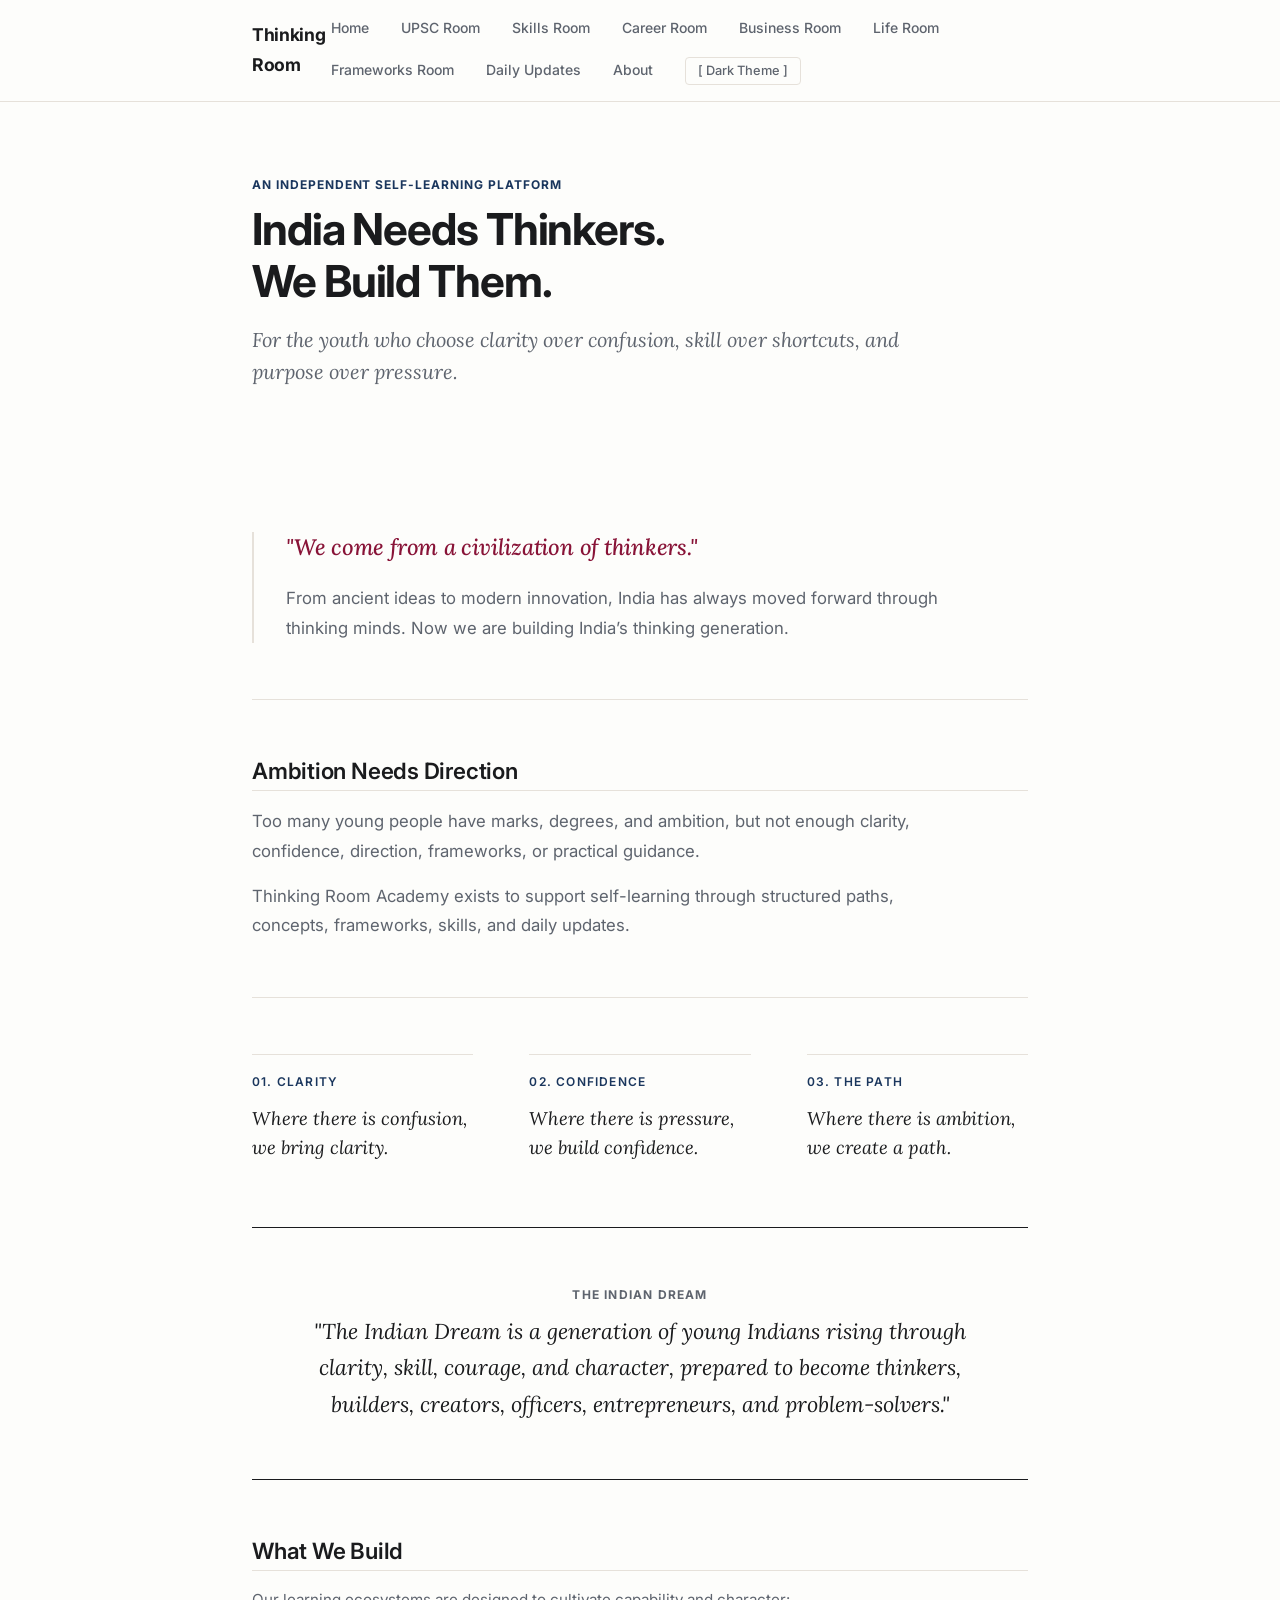
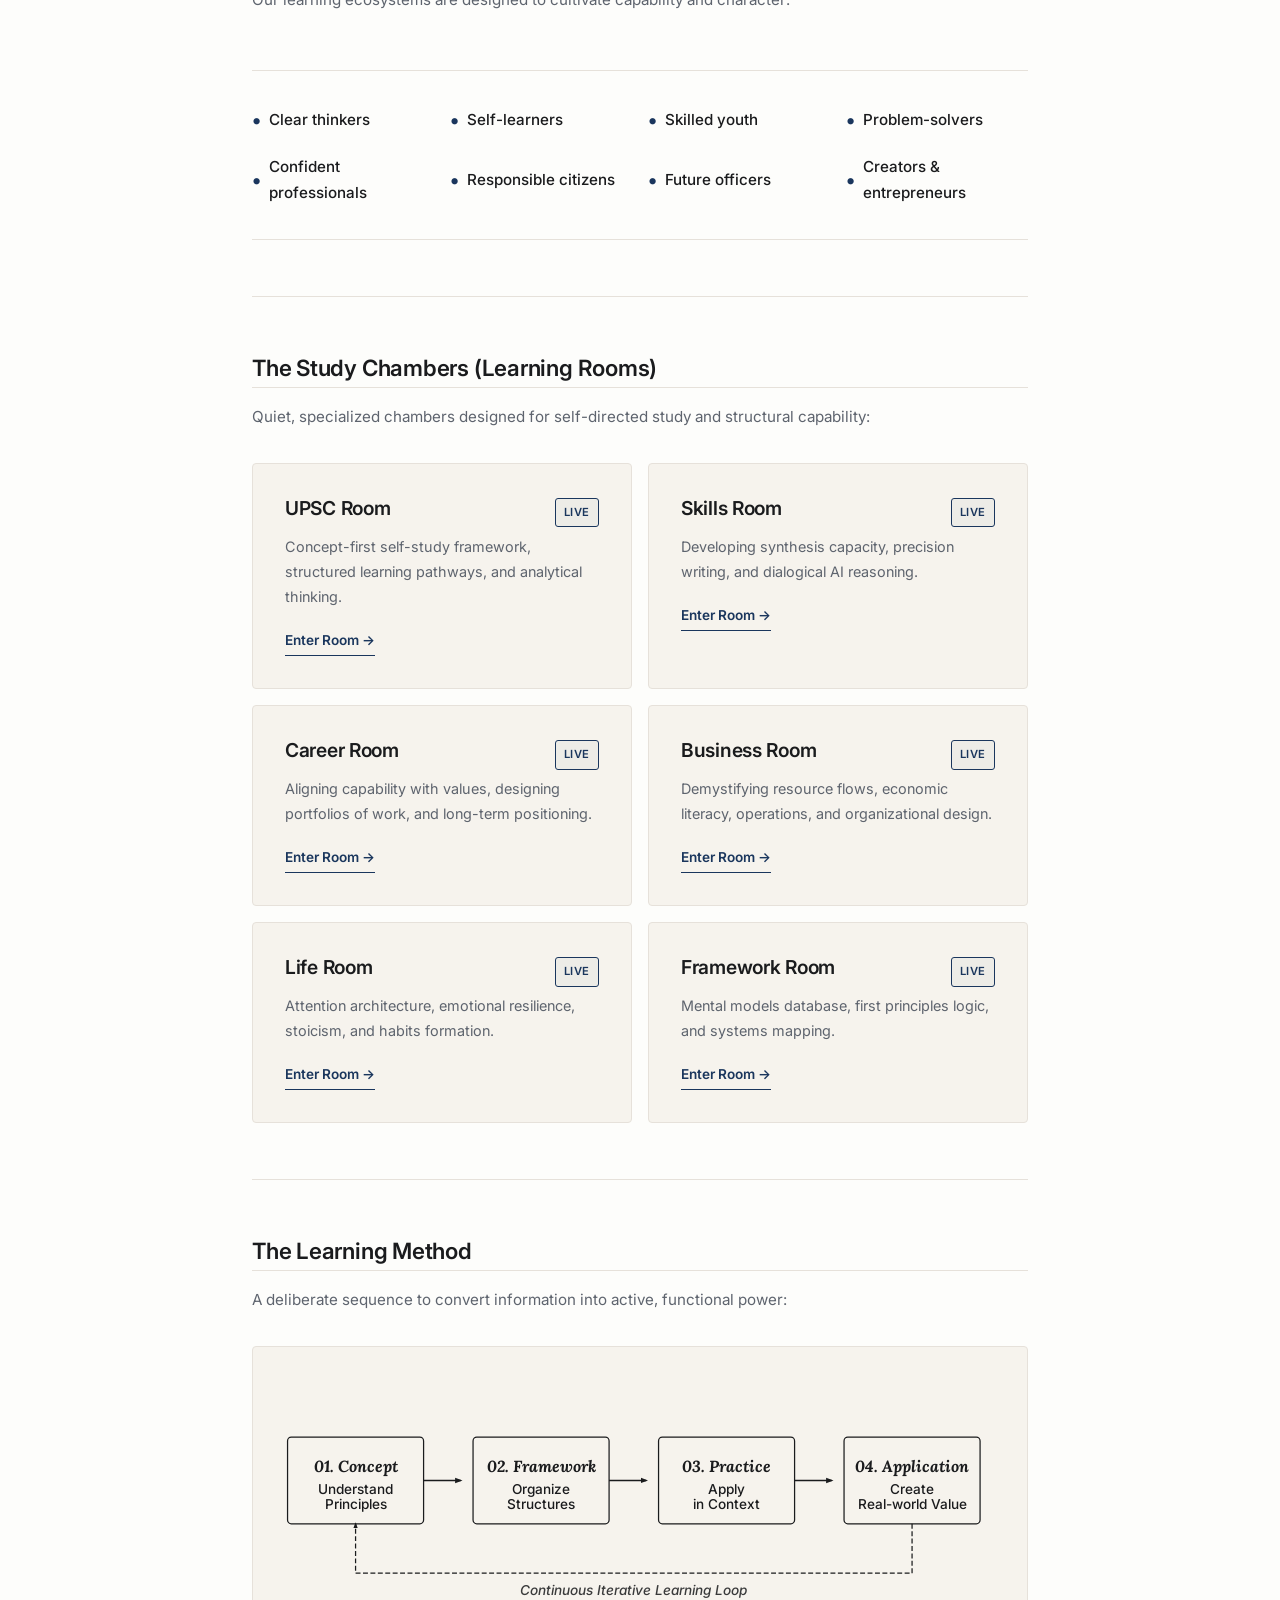
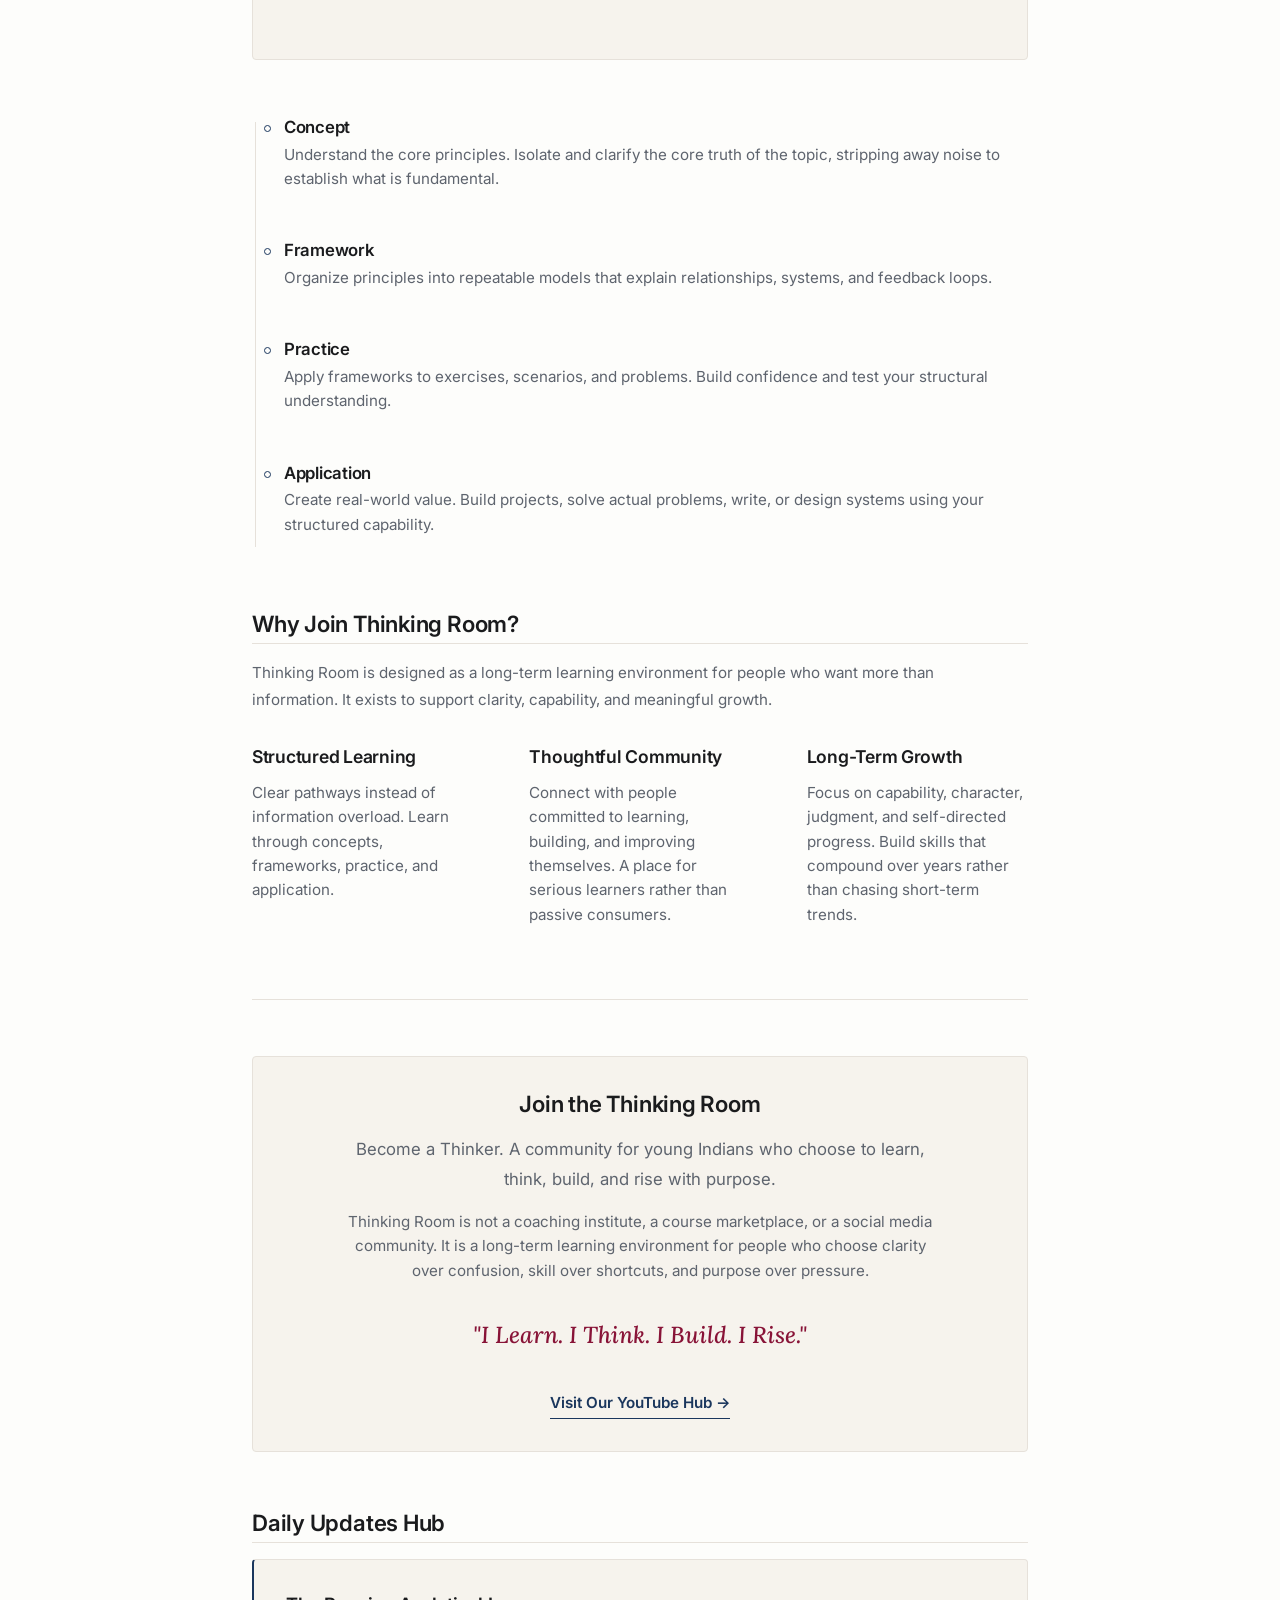
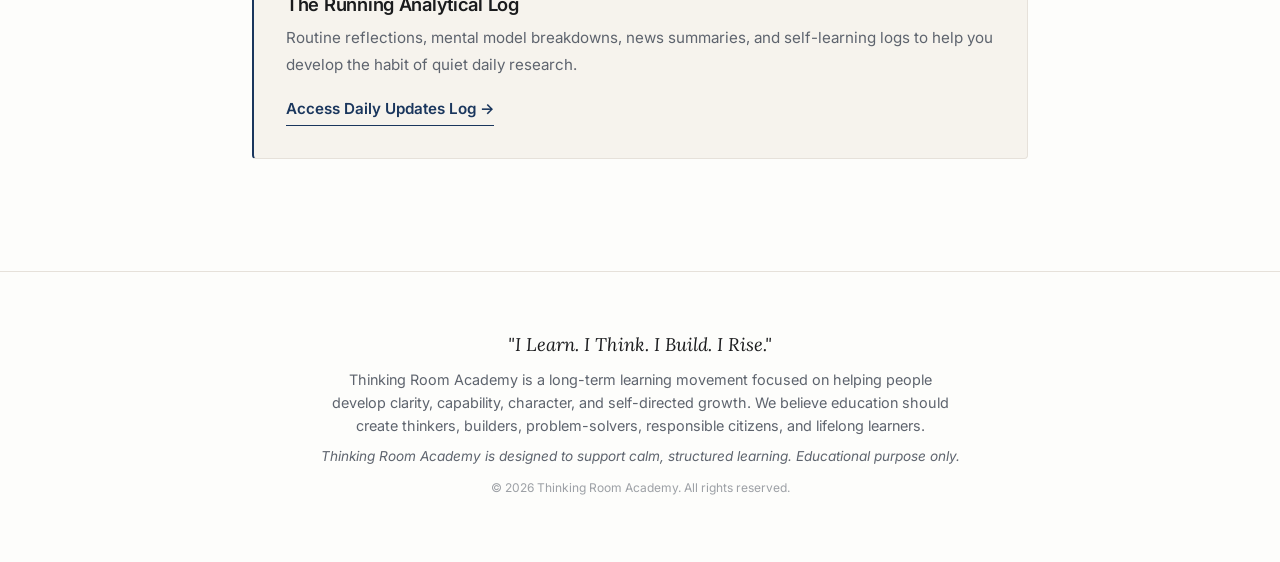
==== commit a7263b77: "feat: remove homepage hero CTA links and universalize UPSC room description" ====
--- a/index.html
+++ b/index.html
@@ -59,10 +59,6 @@
       <p class="serif-highlight" style="font-size: 1.25rem; color: var(--text-muted); max-width: 680px; margin-bottom: var(--spacing-lg);">
         For the youth who choose clarity over confusion, skill over shortcuts, and purpose over pressure.
       </p>
-      <div class="cta-group">
-        <a href="#learning-rooms" class="cta-link">Enter the Rooms ↓</a>
-        <a href="https://youtube.com/@thinking_gen" target="_blank" class="cta-link secondary">Conceptual Lectures ↗</a>
-      </div>
     </section>
 
 
@@ -165,7 +161,7 @@
             <h3 class="subject-title">UPSC Room</h3>
             <span class="subject-badge live">Live</span>
           </div>
-          <p class="subject-meta">Concept-first self-study framework, NCERT pathways, and PYQ structures.</p>
+          <p class="subject-meta">Concept-first self-study framework, structured learning pathways, and analytical thinking.</p>
           <a href="upsc-self-study-strategy.html" class="cta-link" id="link-room-upsc" style="font-size: 0.85rem;">Enter Room →</a>
         </div>
         <!-- Skills Room -->
